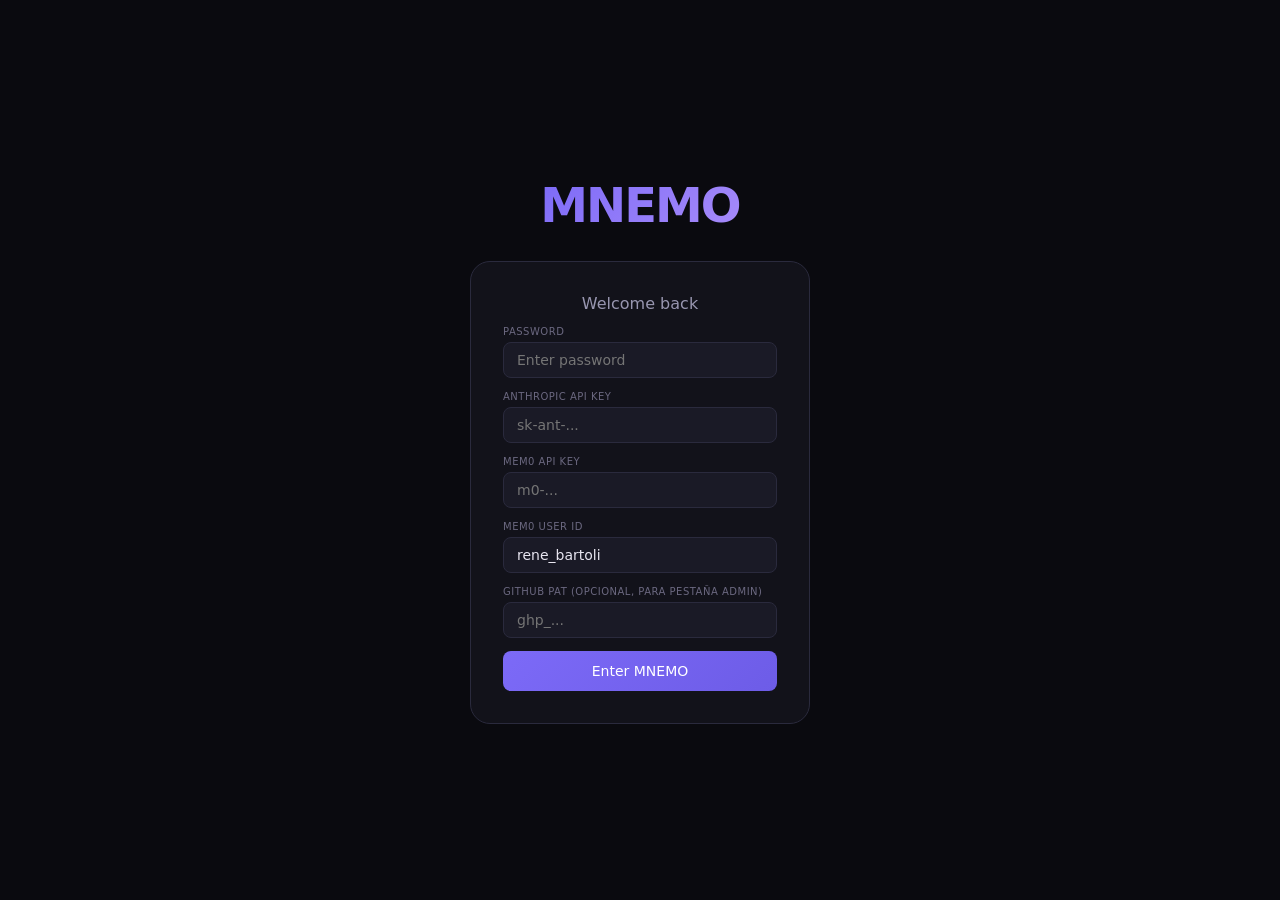
==== mnemo.html @ 78b0ef6f "feat: barra de filtros explícita para consulta profunda (período UI) Reemplaza el parseo de fechas d" ====
<!DOCTYPE html>
<html lang="en">
<head>
<meta charset="UTF-8">
<meta name="viewport" content="width=device-width, initial-scale=1.0, maximum-scale=1.0">
<title>MNEMO</title>
<style>
  :root {
    --bg: #0a0a0f; --surface: #12121a; --surface2: #1a1a26; --border: #2a2a3d;
    --accent: #7c6af7; --accent2: #a78bfa; --text: #e8e6f0; --text2: #9896b0; --text3: #6b6880;
    --success: #4ade80; --warn: #fb923c; --danger: #f87171; --radius: 12px;
  }
  @import url('https://fonts.googleapis.com/css2?family=DM+Sans:wght@300;400;500;600&family=DM+Mono:wght@400;500&display=swap');
  * { box-sizing: border-box; margin: 0; padding: 0; }
  body { font-family: 'DM Sans', system-ui, sans-serif; background: var(--bg); color: var(--text); height: 100dvh; overflow: hidden; display: flex; flex-direction: column; }

  /* LOGIN */
  #login-screen { position: fixed; inset: 0; background: var(--bg); display: flex; align-items: center; justify-content: center; z-index: 999; flex-direction: column; gap: 28px; }
  .login-logo { font-size: 48px; font-weight: 600; letter-spacing: -2px; background: linear-gradient(135deg, var(--accent), var(--accent2)); -webkit-background-clip: text; -webkit-text-fill-color: transparent; }
  .login-card { background: var(--surface); border: 1px solid var(--border); border-radius: 20px; padding: 32px; width: min(340px, 90vw); display: flex; flex-direction: column; gap: 13px; }
  .login-card h2 { font-size: 16px; font-weight: 500; color: var(--text2); text-align: center; }
  .field { display: flex; flex-direction: column; gap: 5px; }
  .field label { font-size: 10px; color: var(--text3); text-transform: uppercase; letter-spacing: 0.5px; }
  .field input { background: var(--surface2); border: 1px solid var(--border); border-radius: 8px; color: var(--text); font-family: inherit; font-size: 14px; padding: 9px 13px; outline: none; transition: border-color 0.2s; }
  .field input:focus { border-color: var(--accent); }
  .btn-primary { background: linear-gradient(135deg, var(--accent), #6d5ce7); border: none; border-radius: 8px; color: white; cursor: pointer; font-family: inherit; font-size: 14px; font-weight: 500; padding: 12px; transition: opacity 0.2s; width: 100%; }
  .btn-primary:hover { opacity: 0.9; }
  #login-error { color: var(--danger); font-size: 12px; text-align: center; display: none; }

  /* APP */
  #app { display: none; flex-direction: column; height: 100dvh; }
  .header { display: flex; align-items: center; justify-content: space-between; padding: 9px 14px; border-bottom: 1px solid var(--border); background: var(--surface); flex-shrink: 0; gap: 8px; flex-wrap: nowrap; min-height: 48px; }
  .header-logo { font-size: 19px; font-weight: 600; letter-spacing: -1px; background: linear-gradient(135deg, var(--accent), var(--accent2)); -webkit-background-clip: text; -webkit-text-fill-color: transparent; flex-shrink: 0; }
  .header-right { display: flex; align-items: center; gap: 8px; flex-wrap: nowrap; flex-shrink: 1; min-width: 0; }
  .model-select { background: var(--surface2); border: 1px solid var(--border); border-radius: 8px; color: var(--text2); font-family: inherit; font-size: 11px; padding: 4px 8px; outline: none; cursor: pointer; transition: border-color 0.2s; max-width: 130px; text-overflow: ellipsis; }
  .model-select:focus { border-color: var(--accent); }
  .header-status { display: flex; align-items: center; gap: 5px; font-size: 11px; color: var(--text3); white-space: nowrap; flex-shrink: 0; }
  .version-badge { font-size: 10px; color: var(--text3); opacity: 0.55; font-family: 'DM Mono', monospace; white-space: nowrap; flex-shrink: 0; user-select: none; letter-spacing: 0.3px; }
  .status-dot { width: 6px; height: 6px; border-radius: 50%; background: var(--text3); flex-shrink: 0; }
  .status-dot.online { background: var(--success); }

  /* TABS */
  .tabs { display: flex; border-bottom: 1px solid var(--border); background: var(--surface); flex-shrink: 0; overflow-x: auto; }
  .tab { flex: 1; padding: 10px 4px; text-align: center; font-size: 10px; font-weight: 500; color: var(--text3); cursor: pointer; border-bottom: 2px solid transparent; transition: all 0.2s; text-transform: uppercase; letter-spacing: 0.4px; white-space: nowrap; min-width: 55px; }
  .tab.active { color: var(--accent2); border-bottom-color: var(--accent); }
  .tab:hover:not(.active) { color: var(--text2); }

  /* VIEWS */
  .view { display: none; flex: 1; overflow: hidden; flex-direction: column; }
  .view.active { display: flex; }

  /* CHAT */
  #chat-messages { flex: 1; overflow-y: auto; padding: 14px; display: flex; flex-direction: column; gap: 10px; scroll-behavior: smooth; }
  .msg { max-width: 86%; padding: 11px 15px; border-radius: var(--radius); font-size: 14px; line-height: 1.6; animation: fadeUp 0.2s ease; }
  @keyframes fadeUp { from { opacity: 0; transform: translateY(6px); } to { opacity: 1; transform: translateY(0); } }
  .msg.user { align-self: flex-end; background: linear-gradient(135deg, var(--accent), #6d5ce7); color: white; border-bottom-right-radius: 4px; }
  .msg.assistant { align-self: flex-start; background: var(--surface2); color: var(--text); border: 1px solid var(--border); border-bottom-left-radius: 4px; }
  .msg.system { align-self: center; background: transparent; color: var(--text3); font-size: 12px; text-align: center; padding: 3px 10px; }
  .msg-indicator { display: flex; gap: 4px; align-items: center; padding: 11px 15px; }
  .dot-pulse span { width: 6px; height: 6px; border-radius: 50%; background: var(--accent); display: inline-block; animation: pulse 1.2s infinite ease-in-out; }
  .dot-pulse span:nth-child(2) { animation-delay: 0.2s; } .dot-pulse span:nth-child(3) { animation-delay: 0.4s; }
  @keyframes pulse { 0%,80%,100% { transform: scale(0.6); opacity: 0.4; } 40% { transform: scale(1); opacity: 1; } }

  .chat-footer { padding: 9px 14px 12px; background: var(--surface); border-top: 1px solid var(--border); flex-shrink: 0; }
  .input-row { display: flex; gap: 7px; align-items: flex-end; }
  #chat-input { flex: 1; background: var(--surface2); border: 1px solid var(--border); border-radius: 12px; color: var(--text); font-family: inherit; font-size: 14px; line-height: 1.5; max-height: 110px; outline: none; padding: 9px 13px; resize: none; transition: border-color 0.2s; overflow-y: auto; }
  #chat-input:focus { border-color: var(--accent); }
  #chat-input::placeholder { color: var(--text3); }
  .icon-btn { background: var(--surface2); border: 1px solid var(--border); border-radius: 10px; color: var(--text2); cursor: pointer; display: flex; align-items: center; justify-content: center; height: 38px; width: 38px; flex-shrink: 0; transition: all 0.2s; font-size: 17px; }
  .icon-btn:hover { border-color: var(--accent); color: var(--accent2); }
  .icon-btn.send { background: var(--accent); border-color: var(--accent); color: white; }
  .icon-btn.recording { background: var(--danger); border-color: var(--danger); color: white; animation: recPulse 1s infinite; }
  @keyframes recPulse { 0%,100% { box-shadow: 0 0 0 0 rgba(248,113,113,0.4); } 50% { box-shadow: 0 0 0 7px rgba(248,113,113,0); } }
  .chat-toolbar { display: flex; align-items: center; justify-content: space-between; margin-bottom: 7px; gap: 6px; flex-wrap: wrap; }
  .toolbar-left { display: flex; gap: 7px; align-items: center; flex-wrap: wrap; }
  .tts-toggle { display: flex; align-items: center; gap: 5px; cursor: pointer; }
  .toggle-switch { width: 30px; height: 17px; background: var(--border); border-radius: 9px; position: relative; transition: background 0.2s; flex-shrink: 0; }
  .toggle-switch.on { background: var(--accent); }
  .toggle-switch::after { content: ''; position: absolute; width: 13px; height: 13px; border-radius: 50%; background: white; top: 2px; left: 2px; transition: left 0.2s; }
  .toggle-switch.on::after { left: 15px; }
  .summary-btn { background: transparent; border: 1px solid var(--border); border-radius: 8px; color: var(--text3); cursor: pointer; font-family: inherit; font-size: 11px; padding: 3px 9px; display: flex; align-items: center; gap: 3px; transition: all 0.2s; white-space: nowrap; }
  .summary-btn:hover { border-color: var(--accent); color: var(--accent2); }

  /* ATTACHMENTS */
  #attach-previews { display: none; gap: 6px; flex-wrap: wrap; margin-bottom: 7px; }
  #attach-previews.visible { display: flex; }
  .attach-chip { position: relative; background: var(--surface2); border: 1px solid var(--border); border-radius: 9px; padding: 5px 8px 5px 5px; display: flex; align-items: center; gap: 7px; font-size: 11px; color: var(--text2); max-width: 180px; }
  .attach-chip img { width: 32px; height: 32px; object-fit: cover; border-radius: 5px; flex-shrink: 0; }
  .attach-chip .file-icon { width: 32px; height: 32px; border-radius: 5px; background: var(--surface); display: flex; align-items: center; justify-content: center; font-size: 16px; flex-shrink: 0; }
  .attach-chip .file-name { overflow: hidden; text-overflow: ellipsis; white-space: nowrap; flex: 1; }
  .attach-chip .remove { background: transparent; border: none; color: var(--text3); cursor: pointer; font-size: 14px; padding: 0 2px; line-height: 1; }
  .attach-chip .remove:hover { color: var(--danger); }
  .msg .msg-attachments { display: flex; flex-wrap: wrap; gap: 5px; margin-bottom: 6px; }
  .msg .msg-attachments img { max-width: 220px; max-height: 220px; border-radius: 8px; cursor: pointer; display: block; }
  .msg .msg-attachments .file-tag { background: rgba(255,255,255,0.1); border-radius: 6px; padding: 4px 8px; font-size: 11px; display: flex; align-items: center; gap: 5px; }
  .msg.assistant .msg-attachments .file-tag { background: var(--surface); border: 1px solid var(--border); }
  .msg-actions { display: flex; gap: 6px; margin-top: 8px; }
  .msg-copy-btn { background: transparent; border: 1px solid var(--border); border-radius: 7px; color: var(--text3); cursor: pointer; font-family: inherit; font-size: 10px; padding: 3px 9px; transition: all 0.2s; display: inline-flex; align-items: center; gap: 4px; }
  .msg-copy-btn:hover { border-color: var(--accent); color: var(--accent2); }
  .retry-btn { background: transparent; border: 1px solid var(--danger); border-radius: 7px; color: var(--danger); cursor: pointer; font-family: inherit; font-size: 11px; padding: 3px 10px; margin-left: 8px; transition: all 0.2s; }
  .retry-btn:hover { background: rgba(248,113,113,0.12); }
  .resuming { color: var(--warn); font-size: 12px; display: inline-flex; align-items: center; gap: 6px; }
  .resuming::before { content: ''; width: 8px; height: 8px; border-radius: 50%; background: var(--warn); animation: pulse 1.2s infinite ease-in-out; }
  #deep-filter-bar { display: none; background: var(--card2); border: 1px solid var(--border); border-radius: 9px; padding: 7px 11px; margin-bottom: 7px; gap: 6px; flex-wrap: wrap; align-items: center; }
  #deep-filter-bar.visible { display: flex; }
  .dq-preset { background: transparent; border: 1px solid var(--border); border-radius: 6px; color: var(--text2); cursor: pointer; font-family: inherit; font-size: 11px; padding: 3px 9px; transition: all 0.15s; white-space: nowrap; }
  .dq-preset.active, .dq-preset:hover { border-color: var(--accent); color: var(--accent2); background: rgba(139,92,246,0.1); }
  .dq-date-input { background: var(--input); border: 1px solid var(--border); border-radius: 6px; color: var(--text); font-family: inherit; font-size: 11px; padding: 3px 7px; }
  .dq-sep { color: var(--text3); font-size: 11px; }

  /* MODAL */
  .modal-overlay { position: fixed; inset: 0; background: rgba(10,10,15,0.85); backdrop-filter: blur(4px); z-index: 100; display: flex; align-items: center; justify-content: center; padding: 14px; opacity: 0; pointer-events: none; transition: opacity 0.2s; }
  .modal-overlay.open { opacity: 1; pointer-events: all; }
  .modal { background: var(--surface); border: 1px solid var(--border); border-radius: 18px; padding: 22px; width: 100%; max-width: 460px; max-height: 85dvh; display: flex; flex-direction: column; gap: 13px; transform: translateY(14px); transition: transform 0.2s; overflow-y: auto; }
  .modal-overlay.open .modal { transform: translateY(0); }
  .modal-header { display: flex; align-items: center; justify-content: space-between; }
  .modal-header h3 { font-size: 15px; font-weight: 500; }
  .close-btn { background: none; border: none; color: var(--text3); cursor: pointer; font-size: 18px; padding: 3px; }
  .period-options { display: grid; grid-template-columns: 1fr 1fr; gap: 7px; }
  .period-opt { background: var(--surface2); border: 1px solid var(--border); border-radius: 9px; color: var(--text2); cursor: pointer; font-family: inherit; font-size: 13px; padding: 9px 12px; text-align: center; transition: all 0.2s; }
  .period-opt:hover, .period-opt.selected { border-color: var(--accent); color: var(--accent2); background: rgba(124,106,247,0.1); }
  .date-range-row { display: grid; grid-template-columns: 1fr 1fr; gap: 7px; }
  .date-range-row input[type="date"] { background: var(--surface2); border: 1px solid var(--border); border-radius: 7px; color: var(--text); font-family: inherit; font-size: 12px; padding: 7px 10px; outline: none; width: 100%; }
  .date-range-row input[type="date"]:focus { border-color: var(--accent); }
  .last-dl-info { font-size: 11px; color: var(--text3); display: flex; align-items: center; gap: 5px; }
  .summary-output { overflow-y: auto; background: var(--surface2); border: 1px solid var(--border); border-radius: 9px; padding: 13px; font-size: 13px; line-height: 1.7; color: var(--text); min-height: 100px; max-height: 220px; white-space: pre-wrap; display: none; }
  .summary-output.visible { display: block; }
  .modal-actions { display: flex; gap: 7px; }
  .btn-secondary { background: var(--surface2); border: 1px solid var(--border); border-radius: 8px; color: var(--text2); cursor: pointer; font-family: inherit; font-size: 13px; padding: 9px 14px; transition: all 0.2s; flex: 1; }
  .btn-secondary:hover { border-color: var(--accent); color: var(--accent2); }

  /* SECTION HEADER */
  .section-header { padding: 13px 14px; border-bottom: 1px solid var(--border); display: flex; align-items: center; justify-content: space-between; flex-shrink: 0; }
  .section-header h2 { font-size: 14px; font-weight: 500; }
  .badge { background: var(--surface2); border: 1px solid var(--border); border-radius: 20px; color: var(--text3); font-size: 11px; padding: 2px 9px; }

  /* MEMORIES */
  #memories-list { flex: 1; overflow-y: auto; padding: 10px 14px; display: flex; flex-direction: column; gap: 7px; }
  .memory-card { background: var(--surface2); border: 1px solid var(--border); border-radius: 9px; padding: 11px 13px; cursor: pointer; transition: border-color 0.15s; animation: fadeUp 0.2s ease; }
  .memory-card:hover { border-color: var(--accent); }
  .memory-card p { font-size: 13px; line-height: 1.5; color: var(--text); }
  .memory-meta { font-size: 10px; color: var(--text3); margin-top: 5px; display: flex; gap: 7px; }
  .memory-type { background: rgba(124,106,247,0.15); color: var(--accent2); border-radius: 4px; padding: 1px 5px; font-size: 9px; text-transform: uppercase; letter-spacing: 0.5px; }
  .empty-state { text-align: center; color: var(--text3); padding: 40px 20px; font-size: 13px; }
  .empty-state .icon { font-size: 32px; margin-bottom: 10px; }

  /* GRAPH */
  #graph-view { position: relative; overflow: hidden; }
  #graph-canvas { width: 100%; height: 100%; display: block; touch-action: none; }
  .graph-toolbar { position: absolute; top: 10px; right: 10px; display: flex; flex-direction: column; gap: 5px; }
  .graph-btn { background: var(--surface); border: 1px solid var(--border); border-radius: 7px; color: var(--text2); cursor: pointer; font-size: 15px; padding: 7px; transition: all 0.2s; }
  .graph-btn:hover { border-color: var(--accent); color: var(--accent2); }
  #graph-tooltip { position: absolute; background: var(--surface); border: 1px solid var(--border); border-radius: 7px; color: var(--text); font-size: 12px; line-height: 1.4; max-width: 180px; padding: 7px 10px; pointer-events: none; display: none; z-index: 10; }

  /* USAGE */
  #usage-view { overflow-y: auto; }
  .usage-content { padding: 14px; display: flex; flex-direction: column; gap: 14px; }
  .usage-period-bar { display: flex; gap: 5px; flex-wrap: wrap; }
  .period-chip { background: var(--surface2); border: 1px solid var(--border); border-radius: 20px; color: var(--text3); cursor: pointer; font-size: 12px; padding: 4px 11px; transition: all 0.2s; }
  .period-chip.active { background: rgba(124,106,247,0.15); border-color: var(--accent); color: var(--accent2); }
  .usage-cards { display: grid; grid-template-columns: 1fr 1fr; gap: 9px; }
  .usage-card { background: var(--surface); border: 1px solid var(--border); border-radius: 11px; padding: 13px; }
  .usage-card .u-label { font-size: 10px; color: var(--text3); text-transform: uppercase; letter-spacing: 0.5px; margin-bottom: 6px; }
  .usage-card .u-value { font-size: 20px; font-weight: 600; color: var(--text); font-family: 'DM Mono', monospace; }
  .usage-card .u-sub { font-size: 10px; color: var(--text3); margin-top: 3px; }
  .usage-card.accent { border-color: rgba(124,106,247,0.35); background: rgba(124,106,247,0.05); grid-column: span 2; }
  .usage-card.accent .u-value { color: var(--accent2); }
  .usage-table { background: var(--surface); border: 1px solid var(--border); border-radius: 11px; overflow: hidden; }
  .usage-table-row { display: grid; grid-template-columns: 1fr 72px 72px 64px; gap: 6px; padding: 9px 13px; font-size: 12px; align-items: center; border-bottom: 1px solid var(--border); }
  .usage-table-row:last-child { border-bottom: none; }
  .usage-table-row.header { font-size: 10px; color: var(--text3); text-transform: uppercase; letter-spacing: 0.4px; }
  .usage-table-row .model-tag { background: var(--surface2); border: 1px solid var(--border); border-radius: 4px; padding: 2px 6px; color: var(--text2); font-size: 11px; white-space: nowrap; overflow: hidden; text-overflow: ellipsis; }
  .u-in { color: var(--success); font-family: 'DM Mono', monospace; text-align: right; }
  .u-out { color: var(--warn); font-family: 'DM Mono', monospace; text-align: right; }
  .u-cost { color: var(--text); font-family: 'DM Mono', monospace; text-align: right; }
  .usage-empty { padding: 28px; text-align: center; color: var(--text3); font-size: 13px; }
  .usage-note { font-size: 11px; color: var(--text3); line-height: 1.5; padding: 11px 13px; background: var(--surface); border: 1px solid var(--border); border-radius: 9px; }

  /* DASHBOARD */
  .dash-scroll { flex: 1; overflow-y: auto; display: flex; flex-direction: column; gap: 14px; padding: 12px 14px; }
  .dash-grid { display: grid; grid-template-columns: 1fr 1fr; gap: 10px; }
  .dash-card { background: var(--surface); border: 1px solid var(--border); border-radius: 11px; padding: 13px; }
  .dash-card .d-label { font-size: 10px; color: var(--text3); text-transform: uppercase; letter-spacing: 0.5px; margin-bottom: 6px; }
  .dash-card .d-value { font-size: 26px; font-weight: 600; font-family: 'DM Mono', monospace; }
  .dash-card .d-sub { font-size: 10px; color: var(--text3); margin-top: 3px; }
  .dash-card.wide { grid-column: span 2; }
  .dash-card.accent-green { border-color: rgba(74,222,128,0.3); background: rgba(74,222,128,0.04); }
  .dash-card.accent-green .d-value { color: var(--success); }
  .dash-card.accent-purple { border-color: rgba(124,106,247,0.3); background: rgba(124,106,247,0.04); }
  .dash-card.accent-purple .d-value { color: var(--accent2); }
  .dash-card.accent-blue { border-color: rgba(96,165,250,0.3); background: rgba(96,165,250,0.04); }
  .dash-card.accent-blue .d-value { color: #60a5fa; }
  .dash-section-title { font-size: 11px; color: var(--text3); text-transform: uppercase; letter-spacing: 0.5px; margin-top: 4px; }
  .project-row { display: flex; align-items: center; justify-content: space-between; padding: 9px 0; border-bottom: 1px solid var(--border); gap: 10px; transition: color 0.15s; }
  .project-row:last-child { border-bottom: none; }
  .project-row:hover .project-name { color: var(--accent2); }
  .project-name { font-size: 13px; color: var(--text); flex: 1; cursor: pointer; }
  .project-count { font-size: 11px; color: var(--text3); background: var(--surface2); border: 1px solid var(--border); border-radius: 20px; padding: 2px 9px; white-space: nowrap; }
  .project-row-actions { display: flex; gap: 2px; }
  .proj-btn { background: none; border: none; cursor: pointer; font-size: 12px; padding: 2px 5px; opacity: 0.3; line-height: 1; color: var(--text); border-radius: 4px; transition: opacity 0.15s, background 0.15s; }
  .proj-btn:hover, .proj-btn:active { opacity: 1; background: var(--surface2); }
  .proj-btn.pinned { opacity: 0.9; color: var(--accent2); }
  .proj-btn.hide-btn { font-size: 11px; font-weight: 600; }
  .person-chip { background: rgba(167,139,250,0.12); border: 1px solid rgba(167,139,250,0.25); border-radius: 20px; color: var(--accent2); font-size: 12px; padding: 4px 10px; cursor: pointer; transition: all 0.15s; white-space: nowrap; }
  .person-chip:hover { background: rgba(167,139,250,0.25); }
  .chips-wrap { display: flex; flex-wrap: wrap; gap: 6px; }
  .action-item { display: flex; align-items: flex-start; gap: 8px; padding: 8px 0; border-bottom: 1px solid var(--border); font-size: 13px; color: var(--text2); }
  .action-item:last-child { border-bottom: none; }
  .action-dot { width: 6px; height: 6px; border-radius: 50%; background: var(--warn); margin-top: 5px; flex-shrink: 0; }

  /* VOICE VISUALIZER */
  #voice-overlay {
    position: fixed; inset: 0; background: rgba(10,10,15,0.92); backdrop-filter: blur(8px);
    z-index: 200; display: none; flex-direction: column; align-items: center; justify-content: center; gap: 28px;
  }
  #voice-overlay.active { display: flex; }
  .voice-label { font-size: 13px; color: var(--text3); letter-spacing: 1px; text-transform: uppercase; }
  .voice-transcript { font-size: 16px; color: var(--text); max-width: 320px; text-align: center; min-height: 24px; line-height: 1.5; }
  #voice-canvas { width: 280px; height: 80px; }
  .voice-stop-btn { background: var(--danger); border: none; border-radius: 50%; width: 56px; height: 56px; color: white; font-size: 20px; cursor: pointer; display: flex; align-items: center; justify-content: center; box-shadow: 0 0 0 0 rgba(248,113,113,0.4); animation: voicePulse 1.5s infinite; }
  .voice-lang-btn { background: var(--surface2); border: 1px solid var(--border); border-radius: 20px; color: var(--text3); font-family: inherit; font-size: 13px; padding: 6px 14px; cursor: pointer; transition: all 0.2s; }
  .voice-lang-btn.active { background: rgba(124,106,247,0.2); border-color: var(--accent); color: var(--accent2); }
  @keyframes voicePulse { 0%,100% { box-shadow: 0 0 0 0 rgba(248,113,113,0.4); } 50% { box-shadow: 0 0 0 14px rgba(248,113,113,0); } }

  .balance-card { background: var(--surface); border: 1px solid rgba(74,222,128,0.25); border-radius: 12px; padding: 14px; display: flex; flex-direction: column; gap: 12px; }
  .balance-header { display: flex; align-items: center; justify-content: space-between; gap: 12px; }
  .balance-value { font-size: 28px; font-weight: 600; font-family: 'DM Mono', monospace; color: var(--success); margin: 4px 0 2px; }
  .balance-ring-wrap { position: relative; flex-shrink: 0; display: flex; align-items: center; justify-content: center; }
  .balance-pct { position: absolute; font-size: 11px; font-family: 'DM Mono', monospace; color: var(--text2); font-weight: 500; }
  .balance-stats-row { display: flex; gap: 10px; flex-wrap: wrap; }
  .balance-stat { background: var(--surface2); border: 1px solid var(--border); border-radius: 8px; padding: 8px 10px; flex: 1; min-width: 80px; }
  .balance-stat-val { font-size: 13px; font-family: 'DM Mono', monospace; color: var(--text); margin-top: 3px; font-weight: 500; }


  /* MOBILE — prevent header overlap */
  @media (max-width: 640px) {
    .header { padding: 8px 10px; gap: 6px; }
    .header-logo { font-size: 16px; }
    .model-select { font-size: 10px; padding: 4px 6px; max-width: 110px; }
    .header-status span { display: none; }
    .header-status { gap: 0; }
  }
  @media (max-width: 380px) {
    .header-logo { font-size: 14px; }
    .model-select { max-width: 92px; font-size: 10px; }
    .tab { font-size: 9px; padding: 9px 2px; }
    .version-badge { display: none; }
  }

  ::-webkit-scrollbar { width: 4px; } ::-webkit-scrollbar-track { background: transparent; } ::-webkit-scrollbar-thumb { background: var(--border); border-radius: 2px; }

  /* ADMIN */
  #admin-view { overflow-y: auto; }
  .admin-content { padding: 14px; display: flex; flex-direction: column; gap: 14px; }
  .admin-section { background: var(--surface); border: 1px solid var(--border); border-radius: 12px; padding: 14px; display: flex; flex-direction: column; gap: 10px; }
  .admin-section-title { font-size: 10px; color: var(--text3); text-transform: uppercase; letter-spacing: 0.5px; font-weight: 500; }
  .admin-stat-big { font-size: 38px; font-weight: 600; font-family: 'DM Mono', monospace; color: var(--accent2); line-height: 1; }
  .pipeline-row { display: flex; align-items: center; gap: 9px; padding: 7px 0; border-bottom: 1px solid var(--border); font-size: 12px; }
  .pipeline-row:last-child { border-bottom: none; }
  .pipeline-dot { width: 8px; height: 8px; border-radius: 50%; flex-shrink: 0; }
  .pipeline-dot.green { background: var(--success); box-shadow: 0 0 5px var(--success); }
  .pipeline-dot.yellow { background: var(--warn); }
  .pipeline-dot.red { background: var(--danger); }
  .pipeline-dot.gray { background: var(--text3); }
  .pipeline-name { flex: 1; color: var(--text2); }
  .pipeline-meta { font-size: 10px; color: var(--text3); font-family: 'DM Mono', monospace; }
  .progress-bar-track { background: var(--surface2); border-radius: 4px; height: 7px; overflow: hidden; }
  .progress-bar-fill { height: 100%; border-radius: 4px; background: linear-gradient(90deg, var(--accent), var(--accent2)); transition: width 0.5s; }
  .bar-row { display: flex; align-items: center; gap: 7px; }
  .bar-label { color: var(--text2); width: 120px; overflow: hidden; text-overflow: ellipsis; white-space: nowrap; flex-shrink: 0; font-size: 11px; }
  .bar-track { flex: 1; background: var(--surface2); border-radius: 3px; height: 5px; overflow: hidden; }
  .bar-fill { height: 100%; border-radius: 3px; background: var(--accent); }
  .bar-count { color: var(--text3); font-family: 'DM Mono', monospace; font-size: 10px; width: 36px; text-align: right; flex-shrink: 0; }
  .admin-btn { background: var(--surface2); border: 1px solid var(--border); border-radius: 8px; color: var(--text2); cursor: pointer; font-family: inherit; font-size: 12px; padding: 7px 13px; transition: all 0.2s; display: inline-flex; align-items: center; gap: 6px; }
  .admin-btn:hover { border-color: var(--accent); color: var(--accent2); }
  .admin-btn:disabled { opacity: 0.5; cursor: default; }
  .admin-btn.accent { background: rgba(124,106,247,0.1); border-color: rgba(124,106,247,0.35); color: var(--accent2); }
  .admin-btn.accent:hover { background: rgba(124,106,247,0.2); }
  .wf-status { font-size: 10px; color: var(--text3); display: flex; align-items: center; gap: 5px; min-height: 16px; margin-top: 4px; }
  .err-row { padding: 7px 0; border-bottom: 1px solid var(--border); }
  .err-row:last-child { border-bottom: none; }
  .err-header { display: flex; gap: 8px; align-items: center; margin-bottom: 2px; }
  .err-pipe { color: var(--warn); font-size: 10px; text-transform: uppercase; letter-spacing: 0.4px; }
  .err-time { color: var(--text3); font-size: 10px; font-family: 'DM Mono', monospace; }
  .err-msg { font-size: 12px; color: var(--text2); line-height: 1.4; }
  /* FULL TRANSCRIPT CARD */
  .ft-card { background: var(--surface2); border: 1px solid rgba(124,106,247,0.28); border-radius: 10px; padding: 12px 14px; animation: fadeUp 0.2s ease; }
  .ft-card-title { font-size: 13px; font-weight: 500; color: var(--text); margin-bottom: 5px; }
  .ft-card-meta { display: flex; gap: 6px; flex-wrap: wrap; align-items: center; margin-bottom: 6px; }
  .ft-badge { background: rgba(124,106,247,0.15); color: var(--accent2); border-radius: 4px; padding: 1px 7px; font-size: 9px; text-transform: uppercase; letter-spacing: 0.4px; }
  .ft-date { font-size: 11px; color: var(--text3); font-family: 'DM Mono', monospace; }
  .ft-card-summary { font-size: 12px; color: var(--text2); line-height: 1.5; margin-bottom: 8px; }
  .ft-open-btn { background: transparent; border: 1px solid var(--border); border-radius: 6px; color: var(--accent2); cursor: pointer; font-family: inherit; font-size: 11px; padding: 4px 10px; text-decoration: none; display: inline-flex; align-items: center; gap: 4px; transition: border-color 0.2s; }
  .ft-open-btn:hover { border-color: var(--accent); }
</style>
</head>
<body>

<!-- LOGIN -->
<div id="login-screen">
  <div class="login-logo">MNEMO</div>
  <div class="login-card">
    <h2>Welcome back</h2>
    <div class="field"><label>Password</label><input type="password" id="login-pass" placeholder="Enter password"></div>
    <div class="field"><label>Anthropic API Key</label><input type="password" id="login-anthropic" placeholder="sk-ant-..."></div>
    <div class="field"><label>Mem0 API Key</label><input type="password" id="login-mem0" placeholder="m0-..."></div>
    <div class="field"><label>Mem0 User ID</label><input type="text" id="login-userid" value="rene_bartoli"></div>
    <div class="field"><label>GitHub PAT <span style="color:var(--text3);font-weight:400">(opcional, para pestaña Admin)</span></label><input type="password" id="login-github-pat" placeholder="ghp_..."></div>
    <div id="login-error">Incorrect password</div>
    <button class="btn-primary" onclick="doLogin()">Enter MNEMO</button>
  </div>
</div>

<!-- APP -->
<div id="app">
  <div class="header">
    <div class="header-logo">MNEMO</div>
    <div class="header-right">
      <select class="model-select" id="model-select" onchange="onModelChange()">
        <option value="claude-haiku-4-5-20251001" selected>Haiku 4.5 (fast)</option>
        <option value="claude-sonnet-4-6">Sonnet 4.6</option>
        <option value="claude-opus-4-6">Opus 4.6</option>
      </select>
      <span class="version-badge" id="version-badge">V68.1</span>
      <div class="header-status">
        <div class="status-dot" id="status-dot"></div>
        <span id="status-text">connecting...</span>
      </div>
    </div>
  </div>

  <div class="tabs">
    <div class="tab active" onclick="switchView('chat',this)">💬 Chat</div>
    <div class="tab" onclick="switchView('dashboard',this)">📊 Dash</div>
    <div class="tab" onclick="switchView('memories',this)">🧠 Memory</div>
    <div class="tab" onclick="switchView('graph',this)">🕸 Graph</div>
    <div class="tab" onclick="switchView('usage',this)">💰 Usage</div>
    <div class="tab" onclick="switchView('admin',this)">⚙ Admin</div>
  </div>

  <!-- CHAT -->
  <div id="chat-view" class="view active">
    <div id="chat-messages">
      <div class="msg system">MNEMO ready — memory + web, combined.</div>
    </div>
    <div class="chat-footer">
      <div class="chat-toolbar">
        <div class="toolbar-left">
          <div class="tts-toggle" onclick="toggleTTS()" title="Voice responses">
            <div class="toggle-switch" id="tts-switch"></div>
            <span style="font-size:13px">🔊</span>
          </div>
          <div class="tts-toggle" onclick="toggleWebSearch()" title="Web search (costs extra tokens)">
            <div class="toggle-switch" id="ws-switch"></div>
            <span style="font-size:13px">🔍</span>
          </div>
          <div class="tts-toggle" onclick="toggleThinking()" title="Thinking mode — more powerful but expensive">
            <div class="toggle-switch" id="think-switch"></div>
            <span style="font-size:13px">🧠</span>
          </div>
          <div class="tts-toggle" onclick="toggleDetail()" title="Detail mode — full responses, higher token usage">
            <div class="toggle-switch" id="detail-switch"></div>
            <span style="font-size:13px">📝</span>
          </div>
          <div class="tts-toggle" onclick="toggleDeepQuery()" title="Consulta profunda — recupera TODAS las memorias de un periodo o tema (no solo las más relevantes)">
            <div class="toggle-switch" id="deep-switch"></div>
            <span style="font-size:13px">🗂</span>
          </div>
          <button class="summary-btn" onclick="openSummary()">📋 Export</button>
        </div>
        <span style="font-size:10px;color:var(--text3)" id="web-indicator"></span>
      </div>
      <div id="deep-filter-bar">
        <span class="dq-sep">🗂 Período:</span>
        <button class="dq-preset active" id="dq-all" onclick="dqSetPreset('all')">Todo el historial</button>
        <button class="dq-preset" id="dq-week" onclick="dqSetPreset('week')">Última semana</button>
        <button class="dq-preset" id="dq-month" onclick="dqSetPreset('month')">Este mes</button>
        <button class="dq-preset" id="dq-year" onclick="dqSetPreset('year')">Este año</button>
        <span class="dq-sep">o rango:</span>
        <input type="date" class="dq-date-input" id="dq-from" onchange="dqSetCustom()">
        <span class="dq-sep">→</span>
        <input type="date" class="dq-date-input" id="dq-to" onchange="dqSetCustom()">
      </div>
      <div id="attach-previews"></div>
      <input type="file" id="file-input" multiple hidden
        accept="image/jpeg,image/png,image/gif,image/webp,application/pdf,text/*,.md,.csv,.json,.js,.ts,.py,.html,.css,.xml,.yml,.yaml,.log"
        onchange="handleFiles(this.files); this.value=''">
      <div class="input-row">
        <button class="icon-btn" id="mic-btn" onclick="toggleVoice()" title="Voice input">🎙</button>
        <button class="icon-btn" onclick="document.getElementById('file-input').click()" title="Attach image or file">📎</button>
        <textarea id="chat-input" placeholder="Ask anything..." rows="1"
          onkeydown="if(event.key==='Enter'&&!event.shiftKey){event.preventDefault();sendMessage()}"
          onpaste="handlePaste(event)"
          oninput="this.style.height='auto';this.style.height=Math.min(this.scrollHeight,110)+'px'"></textarea>
        <button class="icon-btn send" onclick="sendMessage()">➤</button>
      </div>
    </div>
  </div>

  <!-- DASHBOARD -->
  <div id="dashboard-view" class="view">
    <div class="dash-scroll">
      <div class="section-header">
        <h2>Dash</h2>
        <button class="icon-btn" style="height:30px;width:30px;font-size:13px" onclick="loadDashboard()">↻</button>
      </div>
      <div id="dash-content">
        <div class="empty-state"><div class="icon">📊</div>Loading dashboard...</div>
      </div>
    </div>
  </div>

  <!-- MEMORIES -->
  <div id="memories-view" class="view">
    <div class="section-header">
      <h2>Memory</h2>
      <div style="display:flex;gap:7px;align-items:center">
        <div class="badge" id="mem-count">—</div>
        <button class="icon-btn" style="height:30px;width:30px;font-size:13px" onclick="loadMemories()">↻</button>
      </div>
    </div>
    <div id="memories-list"><div class="empty-state"><div class="icon">🧠</div>Loading...</div></div>
  </div>

  <!-- GRAPH -->
  <div id="graph-view" class="view">
    <canvas id="graph-canvas"></canvas>
    <div class="graph-toolbar">
      <button class="graph-btn" onclick="resetGraph()" title="Reset">⟳</button>
      <button class="graph-btn" onclick="loadGraph()" title="Reload">↻</button>
    </div>
    <div id="graph-tooltip"></div>
  </div>

  <!-- USAGE -->
  <div id="usage-view" class="view">
    <div class="usage-content">
      <div class="section-header" style="padding:0;border:none">
        <h2>API Usage</h2>
        <button class="icon-btn" style="height:30px;width:30px;font-size:13px" onclick="renderUsage()">↻</button>
      </div>
      <div class="usage-period-bar">
        <div class="period-chip active" onclick="setUsagePeriod('session',this)">This session</div>
        <div class="period-chip" onclick="setUsagePeriod('today',this)">Today</div>
        <div class="period-chip" onclick="setUsagePeriod('7d',this)">7 days</div>
        <div class="period-chip" onclick="setUsagePeriod('all',this)">All time</div>
      </div>
      <div class="usage-cards">
        <div class="usage-card"><div class="u-label">Input tokens</div><div class="u-value" id="u-in">—</div><div class="u-sub">tokens sent</div></div>
        <div class="usage-card"><div class="u-label">Output tokens</div><div class="u-value" id="u-out">—</div><div class="u-sub">tokens received</div></div>
        <div class="usage-card accent"><div class="u-label">Estimated cost</div><div class="u-value" id="u-cost">$0.0000</div><div class="u-sub" id="u-cost-sub">Based on current session</div></div>
      </div>
      <div class="usage-table" id="usage-table">
        <div class="usage-table-row header"><span>Model</span><span style="text-align:right">In</span><span style="text-align:right">Out</span><span style="text-align:right">Cost</span></div>
        <div class="usage-empty" id="usage-empty">No usage yet.<br>Start chatting to see data here.</div>
      </div>
      <div class="usage-note">
        💡 Costs estimated from official Anthropic pricing:<br>
        <strong>Sonnet 4.6:</strong> $3/$15 · <strong>Sonnet + Thinking:</strong> $6/$15 · <strong>Opus 4.6:</strong> $5/$25 per MTok input/output.<br>
        For exact billing → <strong>console.anthropic.com → Settings → Billing</strong>
      </div>
      <div class="balance-card" id="balance-card">
        <div class="balance-header">
          <div style="flex:1">
            <div class="u-label">API Credit Balance</div>
            <div class="balance-value" id="balance-display">—</div>
            <div class="u-sub" id="balance-sub">Set your starting balance below</div>
          </div>
          <div class="balance-ring-wrap">
            <svg width="64" height="64" viewBox="0 0 64 64">
              <circle cx="32" cy="32" r="26" fill="none" stroke="#2a2a3d" stroke-width="6"/>
              <circle id="balance-ring" cx="32" cy="32" r="26" fill="none" stroke="#4ade80" stroke-width="6"
                stroke-dasharray="163" stroke-dashoffset="163" stroke-linecap="round"
                transform="rotate(-90 32 32)" style="transition:stroke-dashoffset 0.6s ease,stroke 0.4s"/>
            </svg>
            <span class="balance-pct" id="balance-pct"></span>
          </div>
        </div>
        <div id="balance-spent-row" style="display:none;gap:12px" class="balance-stats-row">
          <div class="balance-stat"><div class="u-label">Spent (MNEMO est.)</div><div class="balance-stat-val" id="bal-est-spent">—</div></div>
          <div class="balance-stat"><div class="u-label">Since</div><div class="balance-stat-val" id="bal-since">—</div></div>
        </div>
        <div class="balance-input-row">
          <span style="color:var(--text3);font-size:13px;flex-shrink:0">Starting $</span>
          <input type="number" id="balance-input" placeholder="e.g. 18.50" step="0.01" min="0"
            style="background:var(--surface2);border:1px solid var(--border);border-radius:7px;color:var(--text);font-family:inherit;font-size:13px;padding:7px 10px;outline:none;flex:1;min-width:0">
          <button class="btn-secondary" style="flex:none;padding:7px 12px;white-space:nowrap" onclick="saveBalance()">💾 Save</button>
          <button class="btn-secondary" style="flex:none;padding:7px 12px;white-space:nowrap;border-color:var(--danger);color:var(--danger)" onclick="resetBalance()">↺ Reset</button>
        </div>
        <div style="display:flex;align-items:center;justify-content:space-between;gap:8px;flex-wrap:wrap">
          <div style="font-size:11px;color:var(--text3)">Estimated from tokens used in MNEMO</div>
          <a href="https://console.anthropic.com/settings/billing" target="_blank"
            style="display:inline-flex;align-items:center;gap:5px;background:rgba(124,106,247,0.12);border:1px solid rgba(124,106,247,0.3);border-radius:7px;color:var(--accent2);font-size:11px;font-family:inherit;padding:5px 11px;text-decoration:none;white-space:nowrap;transition:all 0.2s"
            onmouseover="this.style.background='rgba(124,106,247,0.22)'" onmouseout="this.style.background='rgba(124,106,247,0.12)'">
            🔗 Open Billing Console
          </a>
        </div>
      </div>
    </div>
  </div>

  <!-- ADMIN -->
  <div id="admin-view" class="view">
    <div class="admin-content">
      <div class="section-header" style="padding:0;border:none;margin-bottom:2px">
        <h2>⚙ Admin</h2>
        <button class="icon-btn" style="height:30px;width:30px;font-size:13px" onclick="loadAdmin()">↻</button>
      </div>

      <!-- S1: Resumen general -->
      <div class="admin-section">
        <div class="admin-section-title">Resumen general</div>
        <div id="adm-loading" style="color:var(--text3);font-size:13px">Cargando stats.json…</div>
        <div id="adm-pat-config" style="display:none;margin-top:8px">
          <button class="admin-btn" onclick="configPAT()">⚙️ Configurar GitHub PAT</button>
        </div>
        <div id="adm-inner" style="display:none;flex-direction:column;gap:8px">
          <div style="display:flex;align-items:flex-end;gap:8px">
            <div class="admin-stat-big" id="adm-total">—</div>
            <div style="font-size:13px;color:var(--text3);padding-bottom:5px">memorias</div>
          </div>
          <div style="font-size:11px;color:var(--text3)" id="adm-age">stats.json: —</div>
          <div id="adm-scan-info" style="font-size:11px;margin-top:2px"></div>
          <div style="margin-top:4px">
            <button class="admin-btn" id="stats-refresh-btn" onclick="triggerStatsRefresh()" title="Fuerza un run del pipeline que incluye scan completo de Mem0. Solo intentar después del reset mensual (día 1 de cada mes).">🔄 Forzar refresh de stats</button>
            <div class="wf-status" id="stats-refresh-status"></div>
          </div>
          <div id="adm-pipelines" style="display:flex;flex-direction:column;gap:0;margin-top:2px"></div>
        </div>
      </div>

      <!-- S2: Drive -->
      <div class="admin-section">
        <div class="admin-section-title">Google Drive</div>
        <div id="adm-drive" style="display:flex;flex-direction:column;gap:8px">
          <div style="color:var(--text3);font-size:13px">—</div>
        </div>
        <div style="display:flex;align-items:center;justify-content:space-between;gap:8px;flex-wrap:wrap">
          <button class="admin-btn" onclick="triggerRename(false)" title="Simula el renombrado sin tocar Drive. Usa esto para ver qué archivos se renombrarían antes de aplicar.">🔍 Dry-run rename</button>
          <button class="admin-btn accent" onclick="triggerRename(true)" title="⚠️ Renombra los archivos en Drive de forma definitiva. Asegúrate de haber revisado el dry-run primero.">✏ Renombrar pendientes</button>
        </div>
        <div class="wf-status" id="rename-status"></div>
      </div>

      <!-- S3: Mem0 distribución -->
      <div class="admin-section">
        <div class="admin-section-title">Mem0 — por source</div>
        <div id="adm-by-source" style="display:flex;flex-direction:column;gap:5px">
          <div style="color:var(--text3);font-size:12px">—</div>
        </div>
        <div class="admin-section-title" style="margin-top:4px">Por type</div>
        <div id="adm-by-type" style="display:flex;flex-direction:column;gap:5px">
          <div style="color:var(--text3);font-size:12px">—</div>
        </div>
      </div>

      <!-- S4: Imports manuales -->
      <div class="admin-section">
        <div class="admin-section-title">Imports manuales</div>
        <div style="display:flex;flex-direction:column;gap:12px">
          <div>
            <div style="display:flex;align-items:center;justify-content:space-between;gap:8px">
              <div>
                <div style="font-size:13px;color:var(--text2)">Claude.ai history</div>
                <div style="font-size:10px;color:var(--text3);margin-top:2px" id="adm-claude-last">—</div>
              </div>
              <button class="admin-btn accent" onclick="triggerImport('import_claude_history.yml','claude-import-status')">▶ Importar</button>
            </div>
            <div class="wf-status" id="claude-import-status"></div>
          </div>
          <div>
            <div style="display:flex;align-items:center;justify-content:space-between;gap:8px">
              <div>
                <div style="font-size:13px;color:var(--text2)">ChatGPT history</div>
                <div style="font-size:10px;color:var(--text3);margin-top:2px" id="adm-chatgpt-last">—</div>
              </div>
              <button class="admin-btn accent" onclick="triggerImport('import_chatgpt_history.yml','chatgpt-import-status')">▶ Importar</button>
            </div>
            <div class="wf-status" id="chatgpt-import-status"></div>
          </div>
        </div>
      </div>

      <!-- S5: Errores recientes -->
      <div class="admin-section">
        <div class="admin-section-title">Errores recientes</div>
        <div id="adm-errors"><div style="color:var(--text3);font-size:12px">—</div></div>
      </div>

      <div style="font-size:10px;color:var(--text3);text-align:center;padding:4px 0">
        Requiere GitHub PAT con permiso <code style="background:var(--surface2);padding:1px 5px;border-radius:3px">actions:write</code> configurado en el login.
      </div>
    </div>
  </div>

</div>

<!-- SUMMARY MODAL -->
<div class="modal-overlay" id="summary-modal">
  <div class="modal">
    <div class="modal-header">
      <h3>📋 Export Summary</h3>
      <button class="close-btn" onclick="closeSummary()">✕</button>
    </div>
    <div class="last-dl-info"><span>⏱</span><span id="last-dl-text">No previous export</span></div>
    <div class="period-options">
      <div class="period-opt selected" onclick="selectPeriod('today',this)">Today</div>
      <div class="period-opt" onclick="selectPeriod('7d',this)">Last 7 days</div>
      <div class="period-opt" onclick="selectPeriod('30d',this)">Last 30 days</div>
      <div class="period-opt" onclick="selectPeriod('since',this)">Since last export</div>
    </div>
    <div class="date-range-row" id="custom-range" style="display:none">
      <input type="date" id="date-from"><input type="date" id="date-to">
    </div>
    <div class="summary-output" id="summary-output"></div>
    <div class="modal-actions">
      <button class="btn-secondary" onclick="generateSummary()">✨ Generate</button>
      <button class="btn-secondary" id="copy-btn" style="display:none" onclick="copySummary()">📋 Copy</button>
    </div>
  </div>
</div>

<!-- VOICE OVERLAY -->
<div id="voice-overlay">
  <div class="voice-label">Listening...</div>
  <canvas id="voice-canvas"></canvas>
  <div class="voice-transcript" id="voice-transcript">Say something...</div>
  <div style="display:flex;gap:10px;align-items:center">
    <button class="voice-lang-btn active" id="lang-es" onclick="setVoiceLang('es-MX',this)">🇲🇽 ES</button>
    <button class="voice-lang-btn" id="lang-en" onclick="setVoiceLang('en-US',this)">🇺🇸 EN</button>
  </div>
  <button class="voice-stop-btn" onclick="stopRecording()">■</button>
</div>

<script>
// ── STATE
let ANTHROPIC_KEY='', MEM0_KEY='', USER_ID='rene_bartoli', GITHUB_PAT='';
let chatMessages=[], memories=[], selectedModel='claude-haiku-4-5-20251001', usagePeriod='session';
let pendingAttachments=[];
const MAX_ATTACH_BYTES=8*1024*1024;
const IMAGE_TYPES=['image/jpeg','image/png','image/gif','image/webp'];
let ttsEnabled=false, isRecording=false, recognition=null;
let selectedPeriod='today';
let webSearchEnabled=false;
let thinkingEnabled=false;
let detailEnabled=false;
let deepQueryEnabled=false;
let dqFrom=null, dqTo=null;
const MNEMO_VERSION='V68.1';
let gNodes=[], gEdges=[], gDragging=null, gHovered=null, gAnimFrame=null, gSimMaxV=4;

const PRICING = {
  'claude-haiku-4-5-20251001':  { in: 1,  out: 5  },
  'claude-sonnet-4-6':          { in: 3,  out: 15 },
  'claude-opus-4-6':            { in: 5,  out: 25 }
};
const NODE_COLORS = {
  person:  '#a78bfa',   // purple
  project: '#34d399',   // green
  cluster: '#60a5fa',   // blue  (meetings)
  decision:'#fb923c',   // orange
  tool:    '#f472b6',   // pink
  other:   '#94a3b8'    // slate
};

// Distinct fill colors (slightly transparent version)
const NODE_FILLS = {
  person:  'rgba(167,139,250,0.18)',
  project: 'rgba(52,211,153,0.18)',
  cluster: 'rgba(96,165,250,0.18)',
  decision:'rgba(251,146,60,0.18)',
  tool:    'rgba(244,114,182,0.18)',
  other:   'rgba(148,163,184,0.12)'
};

let usageLog = [];
try { usageLog = JSON.parse(localStorage.getItem('mnemo_usage')||'[]'); } catch(e){}
window._sessionStart = Date.now();

function logUsage(model, inTok, outTok) {
  const p = PRICING[model]||PRICING['claude-haiku-4-5-20251001'];
  usageLog.push({ ts: Date.now(), model, inputTokens: inTok, outputTokens: outTok, cost: (inTok/1e6*p.in)+(outTok/1e6*p.out) });
  try { localStorage.setItem('mnemo_usage', JSON.stringify(usageLog.slice(-500))); } catch(e){}
  if (document.getElementById('usage-view').classList.contains('active')) renderUsage();
}

// ── LOGIN
function doLogin() {
  const pass=document.getElementById('login-pass').value;
  const ak=document.getElementById('login-anthropic').value.trim();
  const mk=document.getElementById('login-mem0').value.trim();
  const uid=document.getElementById('login-userid').value.trim();
  const pat=document.getElementById('login-github-pat').value.trim();
  if(pass!=='Cati1618-'){ document.getElementById('login-error').style.display='block'; return; }
  if(!ak||!mk){ alert('Please enter API keys.'); return; }
  ANTHROPIC_KEY=ak; MEM0_KEY=mk; USER_ID=uid||'rene_bartoli'; GITHUB_PAT=pat;
  localStorage.setItem('mnemo_ak',ak); localStorage.setItem('mnemo_mk',mk); localStorage.setItem('mnemo_uid',USER_ID);
  if(pat) localStorage.setItem('mnemo_github_pat',pat);
  document.getElementById('login-screen').style.display='none';
  document.getElementById('app').style.display='flex';
  init();
}

window.addEventListener('load',()=>{
  // Read from localStorage first (persistent), fall back to sessionStorage (legacy users)
  const ak=localStorage.getItem('mnemo_ak')||sessionStorage.getItem('mnemo_ak');
  const mk=localStorage.getItem('mnemo_mk')||sessionStorage.getItem('mnemo_mk');
  const uid=localStorage.getItem('mnemo_uid')||sessionStorage.getItem('mnemo_uid');
  const pat=localStorage.getItem('mnemo_github_pat')||'';
  if(pat) GITHUB_PAT=pat;
  if(ak&&mk){ ANTHROPIC_KEY=ak; MEM0_KEY=mk; USER_ID=uid||'rene_bartoli'; document.getElementById('login-screen').style.display='none'; document.getElementById('app').style.display='flex'; init(); }
  document.getElementById('login-pass').addEventListener('keydown',e=>{ if(e.key==='Enter') doLogin(); });
  setupCanvasEvents();
});

// ── INIT
async function init() {
  setStatus('connecting','connecting...');
  try { await loadMemories(); setStatus('online',`${memories.length} memories`); }
  catch(e){ setStatus('','offline'); }
  updateLastDownloadUI();
}

function setStatus(state,text) {
  document.getElementById('status-dot').className='status-dot'+(state==='online'?' online':'');
  document.getElementById('status-text').textContent=text;
}

// ── MODEL
function onModelChange() {
  selectedModel=document.getElementById('model-select').value;
  appendMsg('system','Model: '+getModelLabel(selectedModel));
}
function getModelLabel(m) { return {'claude-haiku-4-5-20251001':'Haiku 4.5','claude-sonnet-4-6':'Sonnet 4.6','claude-opus-4-6':'Opus 4.6'}[m]||m; }
function getActualModel(m) { return m; }

// ── TABS
function switchView(view,tab) {
  document.querySelectorAll('.view').forEach(v=>v.classList.remove('active'));
  document.querySelectorAll('.tab').forEach(t=>t.classList.remove('active'));
  document.getElementById(view+'-view').classList.add('active');
  tab.classList.add('active');
  setTimeout(()=>{
    window.dispatchEvent(new Event('resize'));
    if(view==='graph'){ resizeCanvas(); if(gNodes.length===0) loadGraph(); else drawGraph(); }
    if(view==='memories'&&memories.length===0) loadMemories();
    if(view==='usage') { renderUsage(); }
    if(view==='dashboard') loadDashboard();
    if(view==='admin') loadAdmin();
  },50);
}

let voiceLang = 'es-MX';
let _shouldSend = false;

function setVoiceLang(lang, el) {
  voiceLang = lang;
  document.querySelectorAll('.voice-lang-btn').forEach(b => b.classList.remove('active'));
  el.classList.add('active');
  if (isRecording) {
    _shouldSend = false;
    _abortAndRestart();
  }
}

function _abortAndRestart() {
  if (recognition) { try { recognition.abort(); } catch(e) {} recognition = null; }
  isRecording = false;
  stopWaveform();
  setTimeout(() => startRecording(), 250);
}

function toggleVoice() {
  if(!('webkitSpeechRecognition' in window)&&!('SpeechRecognition' in window)){ appendMsg('system','⚠️ Voice not supported.'); return; }
  if (isRecording) { _shouldSend = true; stopRecording(); } else { startRecording(); }
}

function startRecording() {
  // Always clean up previous instance first
  if (recognition) { try { recognition.abort(); } catch(e) {} recognition = null; }
  _shouldSend = false;

  const SR = window.SpeechRecognition || window.webkitSpeechRecognition;
  recognition = new SR();
  recognition.continuous = true;
  recognition.interimResults = true;
  recognition.lang = voiceLang;

  recognition.onstart = () => {
    isRecording = true;
    document.getElementById('mic-btn').classList.add('recording');
    document.getElementById('voice-overlay').classList.add('active');
    document.getElementById('voice-transcript').textContent = voiceLang.startsWith('es') ? 'Di algo...' : 'Say something...';
    startWaveform();
  };

  recognition.onresult = e => {
    const t = Array.from(e.results).map(r => r[0].transcript).join('');
    document.getElementById('chat-input').value = t;
    document.getElementById('voice-transcript').textContent = t;
    _shouldSend = true;
  };

  recognition.onend = () => {
    // If user hasn't pressed stop, restart automatically (handles iOS auto-timeout)
    if (isRecording) {
      try { recognition.start(); } catch(e) {}
      return;
    }
    // User pressed stop — finalize
    const send = _shouldSend;
    const val = document.getElementById('chat-input').value.trim();
    recognition = null;
    _shouldSend = false;
    document.getElementById('mic-btn').classList.remove('recording');
    document.getElementById('voice-overlay').classList.remove('active');
    stopWaveform();
    if (send && val) sendMessage();
  };

  recognition.onerror = e => {
    if (e.error === 'aborted') return;
    isRecording = false;
    recognition = null;
    _shouldSend = false;
    document.getElementById('mic-btn').classList.remove('recording');
    document.getElementById('voice-overlay').classList.remove('active');
    stopWaveform();
  };

  try { recognition.start(); } catch(e) { recognition = null; }
}

function stopRecording() {
  // Set isRecording=false FIRST so onend knows not to restart
  isRecording = false;
  _shouldSend = true; // send whatever was captured
  if (recognition) {
    try { recognition.stop(); } catch(e) {
      recognition = null;
      document.getElementById('mic-btn').classList.remove('recording');
      document.getElementById('voice-overlay').classList.remove('active');
      stopWaveform();
    }
  }
}

async function startWaveform() {
  try {
    const canvas=document.getElementById('voice-canvas');
    canvas.width=280; canvas.height=80;
    const ctx=canvas.getContext('2d');
    micStream=await navigator.mediaDevices.getUserMedia({audio:true});
    audioCtx=new (window.AudioContext||window.webkitAudioContext)();
    analyser=audioCtx.createAnalyser();
    analyser.fftSize=128;
    const src=audioCtx.createMediaStreamSource(micStream);
    src.connect(analyser);
    const data=new Uint8Array(analyser.frequencyBinCount);
    function draw(){
      if(!isRecording){ctx.clearRect(0,0,280,80);return;}
      voiceAnimFrame=requestAnimationFrame(draw);
      analyser.getByteFrequencyData(data);
      ctx.clearRect(0,0,280,80);
      const bars=40, bw=5, gap=2, total=bars*(bw+gap);
      const startX=(280-total)/2;
      for(let i=0;i<bars;i++){
        const val=data[Math.floor(i*data.length/bars)]/255;
        const h=Math.max(4,val*70);
        const y=(80-h)/2;
        const alpha=0.4+val*0.6;
        ctx.fillStyle=`rgba(124,106,247,${alpha})`;
        const rx=startX+i*(bw+gap);
        ctx.beginPath();
        ctx.roundRect(rx,y,bw,h,2);
        ctx.fill();
      }
    }
    draw();
  } catch(e) {
    // Fallback: animated bars without mic
    const canvas=document.getElementById('voice-canvas');
    canvas.width=280; canvas.height=80;
    const ctx=canvas.getContext('2d');
    function drawFallback(){
      if(!isRecording){ctx.clearRect(0,0,280,80);return;}
      voiceAnimFrame=requestAnimationFrame(drawFallback);
      ctx.clearRect(0,0,280,80);
      const bars=40,bw=5,gap=2,total=bars*(bw+gap),startX=(280-total)/2;
      for(let i=0;i<bars;i++){
        const t=Date.now()/400;
        const val=0.2+0.6*Math.abs(Math.sin(t+i*0.4))*Math.abs(Math.sin(t*0.7+i*0.2));
        const h=Math.max(4,val*60);
        ctx.fillStyle=`rgba(124,106,247,${0.4+val*0.5})`;
        ctx.beginPath();
        ctx.roundRect(startX+i*(bw+gap),(80-h)/2,bw,h,2);
        ctx.fill();
      }
    }
    drawFallback();
  }
}

function stopWaveform() {
  if(voiceAnimFrame) cancelAnimationFrame(voiceAnimFrame);
  if(micStream) micStream.getTracks().forEach(t=>t.stop());
  if(audioCtx) { try{audioCtx.close();}catch(e){} }
  audioCtx=null; analyser=null; micStream=null;
  const canvas=document.getElementById('voice-canvas');
  if(canvas) canvas.getContext('2d').clearRect(0,0,280,80);
}

// ── TTS
let ttsVoices = [];
function loadTTSVoices() {
  if (!('speechSynthesis' in window)) return;
  ttsVoices = window.speechSynthesis.getVoices();
  if (ttsVoices.length === 0) {
    window.speechSynthesis.onvoiceschanged = () => { ttsVoices = window.speechSynthesis.getVoices(); };
  }
}
loadTTSVoices();

function detectLang(text) {
  if (/[áéíóúñ¿¡]|\b(que|para|con|por|los|las|este|esta|pero|cuando|donde|porque|también|así|pero|más|nada|todo|hola|gracias)\b/i.test(text)) return 'es';
  return 'en';
}

function toggleTTS() {
  if (!('speechSynthesis' in window)) {
    appendMsg('system', '⚠️ Text-to-speech not supported in this browser.');
    return;
  }
  ttsEnabled = !ttsEnabled;
  document.getElementById('tts-switch').className='toggle-switch'+(ttsEnabled?' on':'');
  if (ttsEnabled) {
    // Refresh voices and play short test — also unlocks audio on iOS/Safari (gesture required)
    if (ttsVoices.length === 0) ttsVoices = window.speechSynthesis.getVoices();
    const test = new SpeechSynthesisUtterance('Voz activada');
    test.lang = 'es-MX'; test.volume = 0.8; test.rate = 1.1;
    const esVoice = ttsVoices.find(v => v.lang.startsWith('es'));
    if (esVoice) test.voice = esVoice;
    window.speechSynthesis.speak(test);
    appendMsg('system','🔊 Voice responses ON');
  } else {
    window.speechSynthesis.cancel();
    appendMsg('system','🔊 Voice responses OFF');
  }
}
function toggleWebSearch() { webSearchEnabled=!webSearchEnabled; document.getElementById('ws-switch').className='toggle-switch'+(webSearchEnabled?' on':''); appendMsg('system', webSearchEnabled ? '🔍 Web search ON' : '🔍 Web search OFF'); }
function toggleThinking() { thinkingEnabled=!thinkingEnabled; document.getElementById('think-switch').className='toggle-switch'+(thinkingEnabled?' on':''); appendMsg('system', thinkingEnabled ? '🧠 Thinking mode ON — deeper reasoning, higher cost' : '🧠 Thinking mode OFF'); }
function toggleDetail() { detailEnabled=!detailEnabled; document.getElementById('detail-switch').className='toggle-switch'+(detailEnabled?' on':''); appendMsg('system', detailEnabled ? '📝 Detail mode ON — full responses' : '📝 Detail mode OFF — concise responses'); }
function toggleDeepQuery(){
  deepQueryEnabled=!deepQueryEnabled;
  document.getElementById('deep-switch').className='toggle-switch'+(deepQueryEnabled?' on':'');
  const bar=document.getElementById('deep-filter-bar');
  if(deepQueryEnabled){
    bar.classList.add('visible');
    dqSetPreset('all');
    appendMsg('system','🗂 Consulta profunda ON — define el período en la barra y escribe tu consulta normalmente.');
  } else {
    bar.classList.remove('visible');
    dqFrom=null; dqTo=null;
    appendMsg('system','🗂 Consulta profunda OFF — recuperación normal por relevancia');
  }
}
function dqSetPreset(preset){
  ['all','week','month','year'].forEach(p=>{const el=document.getElementById('dq-'+p);if(el)el.classList.remove('active');});
  const el=document.getElementById('dq-'+preset); if(el) el.classList.add('active');
  const now=new Date();
  const fi=document.getElementById('dq-from'), ti=document.getElementById('dq-to');
  if(preset==='all'){ dqFrom=null; dqTo=null; fi.value=''; ti.value=''; }
  else if(preset==='week'){ const d=new Date(now); d.setDate(d.getDate()-7); dqFrom=_dqIso(d); dqTo=_dqIso(now); fi.value=dqFrom; ti.value=dqTo; }
  else if(preset==='month'){ dqFrom=_dqIso(new Date(now.getFullYear(),now.getMonth(),1)); dqTo=_dqIso(now); fi.value=dqFrom; ti.value=dqTo; }
  else if(preset==='year'){ dqFrom=_dqIso(new Date(now.getFullYear(),0,1)); dqTo=_dqIso(now); fi.value=dqFrom; ti.value=dqTo; }
}
function dqSetCustom(){
  ['all','week','month','year'].forEach(p=>{const el=document.getElementById('dq-'+p);if(el)el.classList.remove('active');});
  dqFrom=document.getElementById('dq-from').value||null;
  dqTo=document.getElementById('dq-to').value||null;
}
function speak(text) {
  if (!ttsEnabled || !('speechSynthesis' in window) || !text) return;
  window.speechSynthesis.cancel();
  // Strip markdown, code blocks, links
  const cleaned = text
    .replace(/```[\s\S]*?```/g,'')
    .replace(/[#*`_~]/g,'')
    .replace(/\[(.*?)\]\(.*?\)/g,'$1')
    .replace(/\n+/g,'. ')
    .trim();
  if (!cleaned) return;
  if (ttsVoices.length === 0) ttsVoices = window.speechSynthesis.getVoices();
  const lang = detectLang(cleaned);
  const targetLang = lang === 'es' ? 'es' : 'en';
  const voice = ttsVoices.find(v => v.lang.startsWith(targetLang));
  // Chunk by sentence — browsers truncate long utterances (esp. Chrome ~200 chars)
  const chunks = cleaned.match(/[^.!?]+[.!?]+|.+$/g) || [cleaned];
  chunks.forEach(chunk => {
    const u = new SpeechSynthesisUtterance(chunk.trim());
    if (voice) u.voice = voice;
    u.lang = targetLang === 'es' ? 'es-MX' : 'en-US';
    u.rate = 1.05; u.pitch = 1.0; u.volume = 1.0;
    window.speechSynthesis.speak(u);
  });
}

// ── ATTACHMENTS
function handleFiles(fileList){
  const files=Array.from(fileList||[]);
  files.forEach(addAttachment);
}
function handlePaste(e){
  const items=e.clipboardData?.items; if(!items) return;
  for(const it of items){
    if(it.kind==='file'){
      const f=it.getAsFile();
      if(f){ e.preventDefault(); addAttachment(f); }
    }
  }
}
async function addAttachment(file){
  if(file.size>MAX_ATTACH_BYTES){
    appendMsg('system',`⚠️ "${file.name}" exceeds ${(MAX_ATTACH_BYTES/1024/1024)|0}MB limit.`);
    return;
  }
  let kind;
  if(IMAGE_TYPES.includes(file.type)) kind='image';
  else if(file.type==='application/pdf') kind='pdf';
  else if(file.type.startsWith('text/')||/\.(md|csv|json|js|ts|py|html|css|xml|ya?ml|log|txt)$/i.test(file.name)) kind='text';
  else { appendMsg('system',`⚠️ Unsupported file type: ${file.name}`); return; }
  try {
    if(kind==='text'){
      const textContent=await file.text();
      pendingAttachments.push({kind,name:file.name,size:file.size,textContent});
    } else {
      const dataUrl=await readAsDataURL(file);
      const base64=dataUrl.split(',')[1];
      pendingAttachments.push({kind,name:file.name,size:file.size,mediaType:file.type,base64,dataUrl});
    }
    renderAttachPreviews();
  } catch(err){ appendMsg('system',`⚠️ Could not read ${file.name}: ${err.message}`); }
}
function readAsDataURL(file){
  return new Promise((resolve,reject)=>{
    const r=new FileReader();
    r.onload=()=>resolve(r.result);
    r.onerror=()=>reject(new Error('read failed'));
    r.readAsDataURL(file);
  });
}
function removeAttachment(i){ pendingAttachments.splice(i,1); renderAttachPreviews(); }
function renderAttachPreviews(){
  const c=document.getElementById('attach-previews');
  c.classList.toggle('visible', pendingAttachments.length>0);
  c.innerHTML=pendingAttachments.map((a,i)=>{
    const thumb=a.kind==='image'
      ? `<img src="${a.dataUrl}" alt="">`
      : `<div class="file-icon">${a.kind==='pdf'?'📄':'📃'}</div>`;
    return `<div class="attach-chip">${thumb}<span class="file-name">${esc(a.name)}</span><button class="remove" onclick="removeAttachment(${i})" title="Remove">✕</button></div>`;
  }).join('');
}

// ── CHAT
// Build the memory context string for Claude. With deep query OFF this is the
// default local relevance search (top 30). With it ON, the TIME INTERVAL is the
// limiter, not a fixed count: ALL memories matching the parsed period/subject
// are injected, newest-first, until a generous context budget is reached
// (~40K tokens ≈ the only hard limit, the model's 200K window). Saying "todas
// las memorias" / "todo el historial" injects everything within that budget.
const DEEP_BUDGET_CHARS=160000, DEEP_INJECT_CHARS=300;
function prepareContext(text){
  if(deepQueryEnabled){
    // Date filter comes from the UI controls (dqFrom/dqTo); subject extracted from query text.
    const subject=text.replace(/\b(todo|todas?|los?|las?|de|del|sobre|acerca|memorias?|reuniones?|qu[eé]|cu[aá]l(?:es)?|mu[eé]strame|dame|busca|encuentra|periodo|durante|en|el|la)\b/gi,' ').replace(/\s+/g,' ').trim();
    const filter={from:dqFrom,to:dqTo,subject};
    const matched=deepFilterMemories(filter);
    const period=(dqFrom||dqTo)?`${dqFrom||'…'} → ${dqTo||'…'}`:'todo el historial';
    const subj=subject?` · tema: "${subject}"`: '';
    if(!matched.length){
      appendMsg('system',`🗂 Consulta profunda: 0 memorias coinciden (${period}${subj}).`);
      return 'No memories matched the requested period/subject.';
    }
    const lines=[]; let used=0, included=0;
    for(const m of matched){
      const d=(m.metadata?.date||m.created_at||'').split('T')[0];
      const line=`• [${d||'s/f'}] ${(m.memory||'').substring(0,DEEP_INJECT_CHARS)}`;
      if(used+line.length>DEEP_BUDGET_CHARS && included>0) break;
      lines.push(line); used+=line.length+1; included++;
    }
    const more=included<matched.length
      ? ` — incluí las ${included} más recientes (límite de ventana de contexto); acota el período para abarcarlas todas`
      : '';
    appendMsg('system',`🗂 Encontré ${matched.length} memorias (${period}${subj})${more}.`);
    return `Deep query results (${period}${subj}), ${matched.length} matched / ${included} included:\n${lines.join('\n')}`;
  }
  // Default (deep query OFF): ALWAYS include every memory from the last month
  // (no count cap, regardless of how many), then fill the remaining context
  // budget with the top relevance matches from older memories so questions about
  // older topics still surface context.
  if(!memories.length) return 'No memories yet.';
  const NORMAL_BUDGET_CHARS=160000;
  const monthAgo=new Date(); monthAgo.setMonth(monthAgo.getMonth()-1);
  const since=_dqIso(monthAgo);
  const _md=m=>((m.metadata&&m.metadata.date)||m.created_at||'').split('T')[0];
  const recent=memories.filter(m=>{const d=_md(m);return d&&d>=since;})
                       .sort((a,b)=>_md(b).localeCompare(_md(a)));
  const seen=new Set(recent.map(m=>m.id));
  const fmtLine=m=>`• [${_md(m)||'s/f'}] ${(m.memory||'').substring(0,200)}`;
  const lines=recent.map(fmtLine);
  let used=lines.reduce((s,l)=>s+l.length+1,0);
  for(const m of searchLocalMemories(text,30)){
    if(seen.has(m.id)) continue;
    const l=fmtLine(m);
    if(used+l.length>NORMAL_BUDGET_CHARS) break;
    lines.push(l); used+=l.length+1;
  }
  return lines.join('\n')||'No memories yet.';
}

async function sendMessage() {
  const input=document.getElementById('chat-input'), text=input.value.trim();
  const attachments=pendingAttachments.slice();
  if(!text && !attachments.length) return;
  input.value=''; input.style.height='auto';
  pendingAttachments=[]; renderAttachPreviews();

  const userContent=buildUserContent(text,attachments);
  appendMsg('user',text,attachments);
  chatMessages.push({role:'user',content:userContent});

  // Retrieval is fully local (no network) — its UI side effects run once here so
  // an iOS-interrupted retry (CAMBIO 3) never duplicates the deep-query count msg.
  const ctx=prepareContext(text);
  const memText=text || (attachments.length?`[Shared ${attachments.length} file${attachments.length>1?'s':''}: ${attachments.map(a=>a.name).join(', ')}]`:'');
  const turn={userContent,ctx,memText,indicator:appendTyping(),attempts:0,id:++_turnSeq};
  _turns[turn.id]=turn;
  attemptChatTurn(turn);
}

// ── iOS BACKGROUNDING RESILIENCE (CAMBIO 3) ──────────────────────────────
// On iOS, WebKit aborts in-flight fetches when the app is backgrounded. We
// distinguish that interruption from a real API error and auto-retry once when
// the app returns to foreground, without duplicating the response or the Mem0 save.
let _turnSeq=0; const _turns={};
function _isInterruption(e){
  if(!e) return false;
  if(e.name==='AbortError'||e.name==='TypeError') return true;
  const m=(e.message||'').toLowerCase();
  return m.includes('load failed')||m.includes('failed to fetch')||m.includes('network');
}
async function attemptChatTurn(turn){
  turn.attempts++;
  let wasHidden=document.visibilityState==='hidden';
  const onVis=()=>{ if(document.visibilityState==='hidden') wasHidden=true; };
  document.addEventListener('visibilitychange',onVis);
  try{
    const {reply,usage}=await askClaude(turn.userContent,turn.ctx);
    document.removeEventListener('visibilitychange',onVis);
    turn.indicator.remove(); appendMsg('assistant',reply);
    chatMessages.push({role:'assistant',content:reply});
    speak(reply);
    if(usage) logUsage(selectedModel,usage.input_tokens||0,usage.output_tokens||0);
    saveToMem0(turn.memText,reply);   // only on final success — idempotent
    delete _turns[turn.id];
  }catch(e){
    document.removeEventListener('visibilitychange',onVis);
    const interrupted=_isInterruption(e);
    const stillHidden=document.visibilityState==='hidden';
    // Interrupted by backgrounding and not yet retried → resume on foreground
    if(interrupted && (wasHidden||stillHidden) && turn.attempts<2){
      turn.indicator.innerHTML='<span class="resuming">reanudando al volver a la app…</span>';
      if(document.visibilityState==='visible'){
        setTimeout(()=>{ turn.indicator.innerHTML='<div class="dot-pulse"><span></span><span></span><span></span></div>'; attemptChatTurn(turn); },600);
      } else {
        const onResume=()=>{ if(document.visibilityState==='visible'){
          document.removeEventListener('visibilitychange',onResume);
          turn.indicator.innerHTML='<div class="dot-pulse"><span></span><span></span><span></span></div>';
          setTimeout(()=>attemptChatTurn(turn),600);
        }};
        document.addEventListener('visibilitychange',onResume);
      }
    } else {
      // Real API error, or interruption already retried in foreground → manual retry
      turn.indicator.innerHTML=`⚠️ ${esc(e.message||'Error')}<button class="retry-btn" onclick="retryChatTurn(${turn.id})">Reintentar</button>`;
    }
  }
}
function retryChatTurn(id){
  const turn=_turns[id]; if(!turn) return;
  turn.attempts=0;
  turn.indicator.innerHTML='<div class="dot-pulse"><span></span><span></span><span></span></div>';
  attemptChatTurn(turn);
}

function buildUserContent(text,attachments){
  if(!attachments.length) return text;
  const blocks=[];
  let inlinedText=text;
  for(const a of attachments){
    if(a.kind==='image'){
      blocks.push({type:'image',source:{type:'base64',media_type:a.mediaType,data:a.base64}});
    } else if(a.kind==='pdf'){
      blocks.push({type:'document',source:{type:'base64',media_type:'application/pdf',data:a.base64}});
    } else if(a.kind==='text'){
      inlinedText=(inlinedText?inlinedText+'\n\n':'')+`--- File: ${a.name} ---\n${a.textContent}\n--- End of file ---`;
    }
  }
  if(inlinedText) blocks.push({type:'text',text:inlinedText});
  else if(!blocks.some(b=>b.type==='text')) blocks.push({type:'text',text:'(See attached files.)'});
  return blocks;
}

function appendMsg(role,text,attachments) {
  const c=document.getElementById('chat-messages'), d=document.createElement('div');
  d.className=`msg ${role}`;
  let html='';
  if(attachments && attachments.length){
    html+='<div class="msg-attachments">';
    for(const a of attachments){
      if(a.kind==='image') html+=`<img src="${a.dataUrl}" alt="${esc(a.name)}" onclick="window.open(this.src,'_blank')">`;
      else html+=`<div class="file-tag">${a.kind==='pdf'?'📄':'📃'} ${esc(a.name)}</div>`;
    }
    html+='</div>';
  }
  if(text) html+=fmt(text);
  d.innerHTML=html; c.appendChild(d);
  // Copy button on assistant bubbles only (CAMBIO 1) — copies plain text, not HTML
  if(role==='assistant' && text){
    const actions=document.createElement('div'); actions.className='msg-actions';
    const btn=document.createElement('button'); btn.className='msg-copy-btn'; btn.textContent='Copiar';
    btn.onclick=()=>copyMessage(btn,text);
    actions.appendChild(btn); d.appendChild(actions);
  }
  c.scrollTop=c.scrollHeight; return d;
}
function copyMessage(btn,text){
  const done=()=>{ btn.textContent='Copiado ✓'; setTimeout(()=>btn.textContent='Copiar',1500); };
  if(navigator.clipboard&&navigator.clipboard.writeText){
    navigator.clipboard.writeText(text).then(done).catch(()=>fallbackCopy(text,done));
  } else fallbackCopy(text,done);
}
function fallbackCopy(text,done){
  const ta=document.createElement('textarea'); ta.value=text; ta.style.position='fixed'; ta.style.opacity='0';
  document.body.appendChild(ta); ta.select();
  try{ document.execCommand('copy'); done(); }catch(e){} document.body.removeChild(ta);
}
function appendTyping() {
  const c=document.getElementById('chat-messages'), d=document.createElement('div');
  d.className='msg assistant msg-indicator'; d.innerHTML='<div class="dot-pulse"><span></span><span></span><span></span></div>';
  c.appendChild(d); c.scrollTop=c.scrollHeight; return d;
}
function fmt(t) { return t.replace(/&/g,'&amp;').replace(/</g,'&lt;').replace(/>/g,'&gt;').replace(/\*\*(.*?)\*\*/g,'<strong>$1</strong>').replace(/\*(.*?)\*/g,'<em>$1</em>').replace(/`(.*?)`/g,'<code>$1</code>').replace(/\n/g,'<br>'); }

// ── CLAUDE API
async function askClaude(msg,ctx) {
  const indicator=document.getElementById('web-indicator'); indicator.textContent='';
  const body={
    model:getActualModel(selectedModel), max_tokens:thinkingEnabled?8000:detailEnabled?3000:1200,
    system:`You are MNEMO, René's assistant. ${detailEnabled?'Provide complete, well-structured responses. Use headers and bullets when helpful. Do not truncate.':'CRITICAL: Be maximally concise. Answer in 2-4 sentences when possible. Skip preambles and filler. Use bullets only for 3+ items.'} Match the question's language. Reference memory below when directly relevant; ignore otherwise.\n\nMEMORY:\n${ctx}`,
    ...(webSearchEnabled ? {tools:[{type:'web_search_20250305',name:'web_search'}]} : {}),
    messages:[...chatMessages.slice(-5),{role:'user',content:msg}]
  };
  if(thinkingEnabled) body.thinking={type:'enabled',budget_tokens:5000};
  const headers={'Content-Type':'application/json','x-api-key':ANTHROPIC_KEY,'anthropic-version':'2023-06-01','anthropic-dangerous-direct-browser-access':'true'};
  const res=await fetch('https://api.anthropic.com/v1/messages',{method:'POST',headers,body:JSON.stringify(body)});
  if(!res.ok){const e=await res.json();throw new Error(e.error?.message||'API error');}
  const data=await res.json();

  if(data.stop_reason==='tool_use'){
    indicator.textContent='🔍 searching web...';
    const toolBlock=data.content.find(b=>b.type==='tool_use');
    const body2={...body,messages:[...body.messages,{role:'assistant',content:data.content},{role:'user',content:[{type:'tool_result',tool_use_id:toolBlock.id,content:'Search completed.'}]}]};
    const res2=await fetch('https://api.anthropic.com/v1/messages',{method:'POST',headers,body:JSON.stringify(body2)});
    indicator.textContent='';
    if(!res2.ok){const e=await res2.json();throw new Error(e.error?.message||'API error');}
    const data2=await res2.json();
    return{reply:data2.content.filter(b=>b.type==='text').map(b=>b.text).join(''),usage:data2.usage};
  }
  return{reply:data.content.filter(b=>b.type==='text').map(b=>b.text).join(''),usage:data.usage};
}

// ── MEM0
const MEM0_CACHE_TTL=5*60*1000; // 5 minutes
let _memoriesCachedAt=0;

function searchLocalMemories(query, limit=12) {
  if(!memories.length) return [];
  const terms=query.toLowerCase().split(/\s+/).filter(t=>t.length>2);
  if(!terms.length) return memories.slice(0,limit);
  const scored=memories.map(m=>{
    const text=(m.memory||'').toLowerCase();
    const metaStr=JSON.stringify(m.metadata||{}).toLowerCase();
    const combined=text+' '+metaStr;
    const score=terms.reduce((s,t)=>s+(combined.split(t).length-1),0);
    return{m,score};
  }).filter(x=>x.score>0).sort((a,b)=>b.score-a.score);
  return scored.slice(0,limit).map(x=>x.m);
}

// ── DEEP QUERY (CAMBIO 2) ────────────────────────────────────────────────
// Parses natural-language period + subject from the user's message.
// Returns {from, to, subject, hadDate}. Dates are ISO YYYY-MM-DD or null.
const _DQ_MONTHS={enero:0,febrero:1,marzo:2,abril:3,mayo:4,junio:5,julio:6,agosto:7,septiembre:8,setiembre:8,octubre:9,noviembre:10,diciembre:11};
function _dqIso(d){return d.toISOString().split('T')[0];}
function parseDeepQuery(text){
  const t=text.toLowerCase();
  const now=new Date();
  let from=null,to=null,matched='';
  const mNames=Object.keys(_DQ_MONTHS).join('|');
  let m;
  // Explicit "everything" request: no date filter, and the subject is cleared so
  // it truly spans the entire history (still capped only by the context budget).
  const allHistory=/\b(todas?\s+(?:mis\s+)?(?:las\s+)?memorias|toda\s+(?:mi\s+)?(?:la\s+)?(?:memoria|informaci[oó]n|historia)|todo\s+(?:el\s+)?historial|sin\s+(?:l[ií]mite|filtro)|memoria\s+completa|historial\s+completo)\b/.test(t);
  if(allHistory){
    matched=t.match(/\b(todas?\s+(?:mis\s+)?(?:las\s+)?memorias|toda\s+(?:mi\s+)?(?:la\s+)?(?:memoria|informaci[oó]n|historia)|todo\s+(?:el\s+)?historial|sin\s+(?:l[ií]mite|filtro)|memoria\s+completa|historial\s+completo)\b/)[0];
  } else if((m=t.match(new RegExp('(?:del?|desde)\\s+(\\d{4}-\\d{2}-\\d{2})\\s+(?:al?|a|hasta)\\s+(\\d{4}-\\d{2}-\\d{2})')))){
    from=m[1]; to=m[2]; matched=m[0];
  } else if((m=t.match(/[uú]ltima?s?\s+dos\s+semanas|[uú]ltimas?\s+2\s+semanas/))){
    const d=new Date(now); d.setDate(d.getDate()-14); from=_dqIso(d); to=_dqIso(now); matched=m[0];
  } else if((m=t.match(/[uú]ltim[oa]s?\s+(\d+)\s+d[ií]as/))){
    const d=new Date(now); d.setDate(d.getDate()-parseInt(m[1])); from=_dqIso(d); to=_dqIso(now); matched=m[0];
  } else if((m=t.match(/[uú]ltima?\s+semana/))){
    const d=new Date(now); d.setDate(d.getDate()-7); from=_dqIso(d); to=_dqIso(now); matched=m[0];
  } else if((m=t.match(/[uú]ltim[oa]s?\s+(\d+)\s+(?:semanas|meses)/))){
    const n=parseInt(m[1]); const d=new Date(now);
    if(/meses/.test(m[0])) d.setMonth(d.getMonth()-n); else d.setDate(d.getDate()-7*n);
    from=_dqIso(d); to=_dqIso(now); matched=m[0];
  } else if((m=t.match(/[uú]ltimo\s+mes/))){
    const d=new Date(now); d.setMonth(d.getMonth()-1); from=_dqIso(d); to=_dqIso(now); matched=m[0];
  } else if((m=t.match(/este\s+mes/))){
    from=_dqIso(new Date(now.getFullYear(),now.getMonth(),1)); to=_dqIso(now); matched=m[0];
  } else if((m=t.match(/(?:este\s+a[nñ]o)/))){
    from=_dqIso(new Date(now.getFullYear(),0,1)); to=_dqIso(now); matched=m[0];
  } else if((m=t.match(/a[nñ]o\s+pasado/))){
    const y=now.getFullYear()-1; from=_dqIso(new Date(y,0,1)); to=_dqIso(new Date(y,11,31)); matched=m[0];
  } else if((m=t.match(new RegExp('del?\\s+(\\d{1,2})\\s+al\\s+(\\d{1,2})\\s+de\\s+('+mNames+')(?:\\s+de\\s+(\\d{4}))?')))){
    const mo=_DQ_MONTHS[m[3]]; const yr=m[4]?parseInt(m[4]):now.getFullYear();
    from=_dqIso(new Date(yr,mo,parseInt(m[1]))); to=_dqIso(new Date(yr,mo,parseInt(m[2]))); matched=m[0];
  } else if((m=t.match(new RegExp('\\b('+mNames+')\\b(?:\\s+(?:de|del)\\s*)?\\s*(\\d{4})?')))){
    const mo=_DQ_MONTHS[m[1]]; const yr=m[2]?parseInt(m[2]):now.getFullYear();
    from=_dqIso(new Date(yr,mo,1)); to=_dqIso(new Date(yr,mo+1,0)); matched=m[0];
  }
  // Subject = query minus the date phrase minus common filler/trigger words.
  // For an explicit "everything" request the subject stays empty on purpose.
  let subject=allHistory?'':text;
  if(matched && !allHistory) subject=subject.replace(new RegExp(matched.replace(/[.*+?^${}()|[\]\\]/g,'\\$&'),'i'),' ');
  if(!allHistory) subject=subject.replace(/\b(todo|todas?|los?|las?|de|del|sobre|acerca|memorias?|reuniones?|qu[eé]|cu[aá]l(?:es)?|mu[eé]strame|dame|busca|encuentra|periodo|durante|en|el|la)\b/gi,' ')
                 .replace(/\s+/g,' ').trim();
  return {from,to,subject,hadDate:!!(from||to),allHistory};
}
// Filters the full in-memory `memories` set by date range and/or subject.
// Returns ALL matches (no top-k truncation) — the point of deep query.
function deepFilterMemories({from,to,subject}){
  const subjTerms=subject?subject.toLowerCase().split(/\s+/).filter(s=>s.length>2):[];
  return memories.filter(m=>{
    const meta=m.metadata||{};
    if(from||to){
      const ds=meta.date||m.created_at||m.updated_at;
      if(!ds) return false;
      const d=ds.split('T')[0];
      if(from&&d<from) return false;
      if(to&&d>to) return false;
    }
    if(subjTerms.length){
      const hay=((m.memory||'')+' '+JSON.stringify(meta)).toLowerCase();
      if(!subjTerms.some(s=>hay.includes(s))) return false;
    }
    return true;
  }).sort((a,b)=>{
    const da=(a.metadata?.date||a.created_at||''), db=(b.metadata?.date||b.created_at||'');
    return db.localeCompare(da); // newest first
  });
}

async function fetchMemories(limit=100) {
  const res=await fetch(`https://api.mem0.ai/v1/memories/?user_id=${USER_ID}&limit=${limit}`,{headers:{'Authorization':`Token ${MEM0_KEY}`}});
  if(!res.ok) throw new Error(`Mem0 ${res.status}`);
  const data=await res.json(); return Array.isArray(data)?data:(data.results||[]);
}
async function fetchAllMemories() {
  // Return cached memories if still fresh
  if(memories.length>0 && Date.now()-_memoriesCachedAt<MEM0_CACHE_TTL) return memories;
  const PAGE=1000, MAX_PAGES=20, all=[];
  for(let page=1;page<=MAX_PAGES;page++){
    const res=await fetch(`https://api.mem0.ai/v1/memories/?user_id=${USER_ID}&page_size=${PAGE}&page=${page}`,{headers:{'Authorization':`Token ${MEM0_KEY}`}});
    if(!res.ok) throw new Error(`Mem0 ${res.status}`);
    const data=await res.json();
    const results=Array.isArray(data)?data:(data.results||[]);
    all.push(...results);
    if(results.length<PAGE) break;
  }
  _memoriesCachedAt=Date.now();
  return all;
}
async function loadMemories() {
  try {
    memories=await fetchAllMemories(); renderMemories();
    document.getElementById('mem-count').textContent=memories.length;
    setStatus('online',`${memories.length} memories`);
    if(!localStorage.getItem('mnemo_pipeline_ran')) runMemoryPipeline();
  }
  catch(e){ setStatus('','mem0 error'); }
}
function renderMemories() {
  const list=document.getElementById('memories-list');
  if(!memories.length){ list.innerHTML='<div class="empty-state"><div class="icon">🧠</div>No memories yet.</div>'; return; }
  list.innerHTML=memories.map(m=>{
    const meta=m.metadata||{};
    if(meta.type==='full_transcript') return renderFTCard(m,meta);
    return `<div class="memory-card" onclick="askAboutMemory('${esc(m.memory?.substring(0,60))}')"><p>${esc(m.memory||'')}</p><div class="memory-meta"><span class="memory-type">${meta.type||'memory'}</span><span>${fmtDate(m.updated_at||m.created_at)}</span></div></div>`;
  }).join('');
}
function renderFTCard(m,meta){
  const link=meta.drive_link||meta.notion_url||'';
  const source=meta.source==='teams_transcript'?'📹 Teams':'📝 HiNotes';
  const dur=meta.duration_minutes?`⏱ ${meta.duration_minutes} min`:'';
  const attendees=Array.isArray(meta.attendees)&&meta.attendees.length?`👥 ${esc(meta.attendees.slice(0,3).join(', '))}`:'';
  const openBtn=link?`<a href="${esc(link)}" target="_blank" class="ft-open-btn">↗ Abrir</a>`:'';
  return `<div class="ft-card">
    <div class="ft-card-title">${esc(meta.original_name||m.memory?.substring(0,80)||'Reunión')}</div>
    <div class="ft-card-meta">
      <span class="ft-badge">${esc(meta.project||'general')}</span>
      <span class="ft-date">${meta.date||fmtDate(m.created_at)}</span>
      ${dur?`<span style="font-size:11px;color:var(--text3)">${dur}</span>`:''}
      <span style="font-size:11px;color:var(--text3)">${source}</span>
    </div>
    ${attendees?`<div style="font-size:11px;color:var(--text3);margin-bottom:6px">${attendees}</div>`:''}
    <div class="ft-card-summary">${esc(meta.summary_short||m.memory||'')}</div>
    <div style="display:flex;gap:7px">${openBtn}<button class="ft-open-btn" onclick="askAboutMemory('${esc((meta.original_name||'').substring(0,60))}')">💬 Consultar</button></div>
  </div>`;
}
function esc(s){return(s||'').replace(/&/g,'&amp;').replace(/</g,'&lt;').replace(/>/g,'&gt;').replace(/"/g,'&quot;').replace(/'/g,'&#39;');}
function fmtDate(d){if(!d)return'';return new Date(d).toLocaleDateString('en-US',{month:'short',day:'numeric',year:'numeric'});}
function askAboutMemory(text){switchView('chat',document.querySelectorAll('.tab')[0]);document.getElementById('chat-input').value=`Tell me more about: ${text}`;sendMessage();}
async function extractEntitiesFromText(text){
  try{
    const res=await fetch('https://api.anthropic.com/v1/messages',{method:'POST',
      headers:{'Content-Type':'application/json','x-api-key':ANTHROPIC_KEY,'anthropic-version':'2023-06-01','anthropic-dangerous-direct-browser-access':'true'},
      body:JSON.stringify({model:'claude-haiku-4-5-20251001',max_tokens:150,
        messages:[{role:'user',content:`Extract from this text:
1. "people": ONLY real person full names (First Last). Exclude companies, projects, tools, concepts, job titles, places, generic phrases.
2. "meeting_topic": if this is about a meeting/call/session/workshop, write the actual topic (2-5 words). null if not a meeting.
Return ONLY JSON: {"people":[],"meeting_topic":null}

Text: ${text.substring(0,600)}`}]})});
    if(!res.ok) return {people:[],meeting_topic:null};
    const data=await res.json();
    const raw=data.content?.[0]?.text||'{}';
    const match=raw.match(/\{[\s\S]*\}/);
    if(!match) return {people:[],meeting_topic:null};
    const parsed=JSON.parse(match[0]);
    return {
      people:(Array.isArray(parsed.people)?parsed.people:[]).filter(p=>typeof p==='string'&&p.includes(' ')),
      meeting_topic:(typeof parsed.meeting_topic==='string'&&parsed.meeting_topic.length>2)?parsed.meeting_topic:null
    };
  }catch(e){return {people:[],meeting_topic:null};}
}

async function saveToMem0(u,a){
  try{
    const entities=await extractEntitiesFromText(`User: ${u}\nAssistant: ${a}`);
    const body={messages:[{role:'user',content:u},{role:'assistant',content:a}],user_id:USER_ID};
    const meta={};
    if(entities.people.length>0) meta.people=entities.people;
    if(entities.meeting_topic) meta.meeting_topic=entities.meeting_topic;
    if(Object.keys(meta).length>0) body.metadata=meta;
    await fetch('https://api.mem0.ai/v1/memories/',{method:'POST',headers:{'Authorization':`Token ${MEM0_KEY}`,'Content-Type':'application/json'},body:JSON.stringify(body)});
    // Increment count locally — avoid expensive refetch after every message
    const cnt=parseInt(document.getElementById('mem-count').textContent)||0;
    document.getElementById('mem-count').textContent=cnt+1;
  }catch(e){}
}

// ── BALANCE
function saveBalance() {
  const val = parseFloat(document.getElementById('balance-input').value);
  if (isNaN(val) || val < 0) return;
  localStorage.setItem('mnemo_balance_start', val);
  localStorage.setItem('mnemo_balance_ts', new Date().toISOString());
  renderBalance();
}

function resetBalance() {
  if (!confirm('Reset balance? This will clear the current tracking period.')) return;
  localStorage.removeItem('mnemo_balance_start');
  localStorage.removeItem('mnemo_balance_ts');
  localStorage.removeItem('mnemo_balance_real_spent');
  document.getElementById('balance-input').value = '';
  renderBalance();
}

function renderBalance() {
  const startBalance = parseFloat(localStorage.getItem('mnemo_balance_start') || '0');
  const ts = localStorage.getItem('mnemo_balance_ts');
  const tsMs = ts ? new Date(ts).getTime() : 0;
  const estSpent = usageLog.filter(u => u.ts >= tsMs).reduce((s, u) => s + (u.cost || 0), 0);
  const remaining = Math.max(0, startBalance - estSpent);
  const pct = startBalance > 0 ? Math.round((remaining / startBalance) * 100) : 0;

  document.getElementById('balance-display').textContent = startBalance > 0 ? `$${remaining.toFixed(2)}` : '—';
  document.getElementById('balance-pct').textContent = startBalance > 0 ? `${pct}%` : '';
  document.getElementById('balance-sub').textContent = startBalance > 0
    ? `of $${startBalance.toFixed(2)} · ${pct}% remaining`
    : 'Set your starting balance below';

  const statsRow = document.getElementById('balance-spent-row');
  if (startBalance > 0 && ts) {
    statsRow.style.display = 'flex';
    document.getElementById('bal-est-spent').textContent = `$${estSpent.toFixed(4)}`;
    document.getElementById('bal-since').textContent = new Date(ts).toLocaleDateString('en-US', {month:'short',day:'numeric'});
  } else {
    statsRow.style.display = 'none';
  }

  const ring = document.getElementById('balance-ring');
  ring.style.strokeDashoffset = startBalance > 0 ? 163 - (163 * pct / 100) : 163;
  ring.style.stroke = pct > 50 ? '#4ade80' : pct > 20 ? '#fb923c' : '#f87171';
  if (startBalance > 0) document.getElementById('balance-input').value = startBalance.toFixed(2);
}

function setUsagePeriod(p,el){usagePeriod=p;document.querySelectorAll('.period-chip').forEach(c=>c.classList.remove('active'));el.classList.add('active');renderUsage();}
function filterLogs(){
  const now=Date.now();
  if(usagePeriod==='session') return usageLog.filter(u=>u.ts>=window._sessionStart);
  if(usagePeriod==='today'){const d=new Date();d.setHours(0,0,0,0);return usageLog.filter(u=>u.ts>=d.getTime());}
  if(usagePeriod==='7d') return usageLog.filter(u=>u.ts>=now-7*86400000);
  return usageLog;
}
function renderUsage(){
  renderBalance();
  const logs=filterLogs();
  const totalIn=logs.reduce((s,u)=>s+(u.inputTokens||0),0);
  const totalOut=logs.reduce((s,u)=>s+(u.outputTokens||0),0);
  const totalCost=logs.reduce((s,u)=>s+(u.cost||0),0);
  document.getElementById('u-in').textContent=totalIn.toLocaleString();
  document.getElementById('u-out').textContent=totalOut.toLocaleString();
  document.getElementById('u-cost').textContent=`$${totalCost.toFixed(4)}`;
  document.getElementById('u-cost-sub').textContent=`${logs.length} requests · ${{'session':'this session','today':'today','7d':'last 7 days','all':'all time'}[usagePeriod]}`;

  const table=document.getElementById('usage-table');
  table.querySelectorAll('.usage-table-row:not(.header)').forEach(r=>r.remove());
  const empty=document.getElementById('usage-empty');

  if(!logs.length){ if(!empty){const e=document.createElement('div');e.id='usage-empty';e.className='usage-empty';e.innerHTML='No usage yet.<br>Start chatting to see data.';table.appendChild(e);} return; }
  if(empty) empty.remove();

  const byModel={};
  logs.forEach(u=>{if(!byModel[u.model])byModel[u.model]={in:0,out:0,cost:0};byModel[u.model].in+=u.inputTokens||0;byModel[u.model].out+=u.outputTokens||0;byModel[u.model].cost+=u.cost||0;});
  Object.entries(byModel).forEach(([model,d])=>{
    const row=document.createElement('div'); row.className='usage-table-row';
    row.innerHTML=`<span class="model-tag">${getModelLabel(model)}</span><span class="u-in">${(d.in/1000).toFixed(1)}K</span><span class="u-out">${(d.out/1000).toFixed(1)}K</span><span class="u-cost">$${d.cost.toFixed(4)}</span>`;
    table.appendChild(row);
  });
}

// ── SUMMARY
function openSummary(){document.getElementById('summary-modal').classList.add('open');document.getElementById('summary-output').classList.remove('visible');document.getElementById('copy-btn').style.display='none';document.getElementById('summary-output').textContent='';updateLastDownloadUI();setDefaultDates();}
function closeSummary(){document.getElementById('summary-modal').classList.remove('open');}
function setDefaultDates(){const today=new Date().toISOString().split('T')[0];document.getElementById('date-to').value=today;const ld=localStorage.getItem('mnemo_last_download');document.getElementById('date-from').value=ld?ld.split('T')[0]:today;}
function selectPeriod(p,el){selectedPeriod=p;document.querySelectorAll('.period-opt').forEach(o=>o.classList.remove('selected'));el.classList.add('selected');document.getElementById('custom-range').style.display=p==='custom'?'grid':'none';}
function updateLastDownloadUI(){const ld=localStorage.getItem('mnemo_last_download');document.getElementById('last-dl-text').textContent=ld?`Last export: ${fmtDate(ld)}`:'No previous export';}
function getPeriodDates(){
  const now=new Date(),today=now.toISOString().split('T')[0];
  let from=today,to=today;
  if(selectedPeriod==='7d'){const d=new Date(now);d.setDate(d.getDate()-7);from=d.toISOString().split('T')[0];}
  else if(selectedPeriod==='30d'){const d=new Date(now);d.setDate(d.getDate()-30);from=d.toISOString().split('T')[0];}
  else if(selectedPeriod==='since'){const ld=localStorage.getItem('mnemo_last_download');from=ld?ld.split('T')[0]:today;}
  else if(selectedPeriod==='custom'){from=document.getElementById('date-from').value||today;to=document.getElementById('date-to').value||today;}
  return{from,to};
}
async function generateSummary(){
  const output=document.getElementById('summary-output');
  output.textContent='⏳ Generating...'; output.classList.add('visible'); document.getElementById('copy-btn').style.display='none';
  const{from,to}=getPeriodDates();
  try{
    const allMems=await fetchMemories(500);
    const filtered=allMems.filter(m=>{const d=new Date(m.updated_at||m.created_at||'2020-01-01');return d>=new Date(from+'T00:00:00')&&d<=new Date(to+'T23:59:59');}).slice(0,60);
    if(!filtered.length){output.textContent=`No memories between ${from} and ${to}.`;return;}
    const res=await fetch('https://api.anthropic.com/v1/messages',{method:'POST',headers:{'Content-Type':'application/json','x-api-key':ANTHROPIC_KEY,'anthropic-version':'2023-06-01','anthropic-dangerous-direct-browser-access':'true'},body:JSON.stringify({model:'claude-haiku-4-5-20251001',max_tokens:800,messages:[{role:'user',content:`Create a clear structured summary of these memories from ${from} to ${to}. Include: key decisions, action items, people mentioned, open topics. Format for pasting as context into Claude.ai.\n\nMemories:\n${filtered.map(m=>`• ${(m.memory||'').substring(0,200)}`).join('\n')}`}]})});
    const data=await res.json();
    const summary=data.content?.filter(b=>b.type==='text').map(b=>b.text).join('')||'';
    output.textContent=`--- MNEMO CONTEXT SUMMARY ---\nPeriod: ${from} → ${to}\nGenerated: ${new Date().toLocaleString()}\n${'─'.repeat(40)}\n\n`+summary;
    document.getElementById('copy-btn').style.display='block';
    localStorage.setItem('mnemo_last_download',new Date().toISOString());
    updateLastDownloadUI();
    if(data.usage) logUsage('claude-sonnet-4-6',data.usage.input_tokens||0,data.usage.output_tokens||0);
  }catch(e){output.textContent=`⚠️ ${e.message}`;}
}
function copySummary(){navigator.clipboard.writeText(document.getElementById('summary-output').textContent).then(()=>{const b=document.getElementById('copy-btn');b.textContent='✅ Copied!';setTimeout(()=>b.textContent='📋 Copy',2000);});}

// ── DASHBOARD
let dashboardMems=[], dashboardConfig=null;
function _dcLoad(){ try{return JSON.parse(localStorage.getItem('mnemo_dash_cfg')||'{}')}catch(e){return{}} }
function _dcSave(meta){ try{localStorage.setItem('mnemo_dash_cfg',JSON.stringify(meta))}catch(e){} }

async function loadDashboard() {
  const content=document.getElementById('dash-content');
  content.innerHTML='<div class="empty-state"><div class="icon">⏳</div>Loading...</div>';
  const local=_dcLoad();
  if(local.hidden_projects||local.priority_projects)
    dashboardConfig={id:dashboardConfig?.id||null,memory:'MNEMO dashboard configuration.',metadata:{type:'dashboard_config',...local}};
  try {
    const mems=memories.length>0 ? memories : await fetchMemories(200);
    const mem0Cfg=mems.find(m=>m.metadata?.type==='dashboard_config');
    if(mem0Cfg){ dashboardConfig=mem0Cfg; _dcSave(mem0Cfg.metadata); }
    renderDashboard(mems);
  } catch(e){ content.innerHTML=`<div class="empty-state"><div class="icon">⚠️</div>Error: ${e.message}</div>`; }
}

function renderDashboard(mems) {
  dashboardMems=mems;
  const content=document.getElementById('dash-content');
  // Count by type
  const byType={};
  const projectMap={};
  const personMap={};
  const actionItems=[];

  mems.forEach(m=>{
    const meta=m.metadata||{}, text=m.memory||'';
    const type=meta.type||'general';
    byType[type]=(byType[type]||0)+1;

    // Projects — field is "project" (set by pipeline.py), not "project_name"
    const _projName=meta.project||meta.project_name;
    if(_projName&&_projName!=='general'){
      const key=_projName;
      if(!projectMap[key]) projectMap[key]={name:key,count:0};
      projectMap[key].count++;
    }

    // People — semantic first (metadata.people), regex fallback only if no semantic data
    const _skip=/René|Rene|Bartoli/;
    if(Array.isArray(meta.people)){
      meta.people.forEach(name=>{ if(name&&!_skip.test(name)) personMap[name]=(personMap[name]||0)+1; });
    } else {
      const people=text.match(/\b([A-Z][a-záéíóú]+ [A-Z][a-záéíóú]+)\b/g)||[];
      people.forEach(name=>{ if(!_skip.test(name)) personMap[name]=(personMap[name]||0)+1; });
    }

    // Action items
    if(/action|todo|follow.up|pendiente|tarea|next step/i.test(text) && actionItems.length<6) {
      actionItems.push(text.substring(0,90)+(text.length>90?'…':''));
    }
  });

  const hidden=dashboardConfig?.metadata?.hidden_projects||[];
  const priority=dashboardConfig?.metadata?.priority_projects||[];
  const projects=Object.values(projectMap)
    .filter(p=>!hidden.includes(p.name))
    .sort((a,b)=>{
      const ai=priority.indexOf(a.name), bi=priority.indexOf(b.name);
      if(ai>=0&&bi>=0) return ai-bi;
      if(ai>=0) return -1; if(bi>=0) return 1;
      return b.count-a.count;
    }).slice(0,12);
  const topPeople=Object.entries(personMap).sort((a,b)=>b[1]-a[1]).slice(0,16).map(([n])=>n);
  const totalMeetings=Object.entries(byType).filter(([t])=>/meeting|sprint|weekly/i.test(t)).reduce((s,[,c])=>s+c,0);

  content.innerHTML=`
    <div class="dash-grid">
      <div class="dash-card accent-purple">
        <div class="d-label">Total memories</div>
        <div class="d-value">${mems.length.toLocaleString()}</div>
        <div class="d-sub">across all categories</div>
      </div>
      <div class="dash-card accent-green">
        <div class="d-label">Projects tracked</div>
        <div class="d-value">${projects.length}</div>
        <div class="d-sub">with memory entries</div>
      </div>
      <div class="dash-card accent-blue">
        <div class="d-label">People mentioned</div>
        <div class="d-value">${Object.keys(personMap).length}</div>
        <div class="d-sub">unique names found</div>
      </div>
      <div class="dash-card">
        <div class="d-label">Meetings</div>
        <div class="d-value">${totalMeetings}</div>
        <div class="d-sub">meeting memories</div>
      </div>
    </div>

    ${projects.length ? `
    <div class="dash-section-title">Projects & memory entries</div>
    <div class="dash-card wide">
      ${projects.map(p=>{
        const isPinned=priority.includes(p.name);
        return `<div class="project-row">
          <span class="project-name" onclick="askAboutMemory('${esc(p.name)}')">${esc(p.name)}</span>
          <div style="display:flex;align-items:center;gap:6px">
            <span class="project-count">${p.count} ${p.count===1?'entry':'entries'}</span>
            <div class="project-row-actions">
              <button class="proj-btn${isPinned?' pinned':''}" onclick="togglePinProject('${esc(p.name)}')" title="${isPinned?'Unpin':'Pin to top (max 12)'}">📌</button>
              <button class="proj-btn hide-btn" onclick="hideProject('${esc(p.name)}')" title="Hide from dashboard">✕</button>
            </div>
          </div>
        </div>`;}).join('')}
    </div>` : ''}

    ${topPeople.length ? `
    <div class="dash-section-title">People in memory</div>
    <div class="dash-card wide">
      <div class="chips-wrap">
        ${topPeople.map(n=>`<span class="person-chip" onclick="askAboutMemory('${esc(n)}')">${esc(n)}</span>`).join('')}
      </div>
    </div>` : ''}

    ${actionItems.length ? `
    <div class="dash-section-title">Action items detected</div>
    <div class="dash-card wide">
      ${actionItems.map(a=>`<div class="action-item"><div class="action-dot"></div><span>${esc(a)}</span></div>`).join('')}
    </div>` : ''}
  `;
}

async function saveDashboardConfig(newMeta) {
  const meta={type:'dashboard_config',...newMeta};
  _dcSave(meta); // localStorage first — survives refresh regardless of Mem0
  const prevConfig=dashboardConfig;
  dashboardConfig=dashboardConfig
    ? {...dashboardConfig, metadata:meta}
    : {id:null, memory:'MNEMO dashboard configuration.', metadata:meta};
  renderDashboard(dashboardMems);
  try {
    if(prevConfig?.id) {
      const res=await fetch(`https://api.mem0.ai/v1/memories/${prevConfig.id}/`,{
        method:'PUT',headers:{'Authorization':`Token ${MEM0_KEY}`,'Content-Type':'application/json'},
        body:JSON.stringify({memory:prevConfig.memory||'MNEMO dashboard configuration.',metadata:meta})
      });
      if(!res.ok) throw new Error(`${res.status}`);
    } else {
      const res=await fetch('https://api.mem0.ai/v1/memories/',{
        method:'POST',headers:{'Authorization':`Token ${MEM0_KEY}`,'Content-Type':'application/json'},
        body:JSON.stringify({messages:[{role:'user',content:'MNEMO dashboard configuration.'}],user_id:USER_ID,metadata:meta})
      });
      if(!res.ok) throw new Error(`${res.status}`);
      const data=await res.json();
      const newId=(data.results||data)?.[0]?.id||data.id||null;
      if(newId) dashboardConfig={...dashboardConfig,id:newId};
    }
  } catch(e){ console.warn('[mnemo] dashboard config save error:',e.message); }
}

async function togglePinProject(name) {
  const priority=[...(dashboardConfig?.metadata?.priority_projects||[])];
  const idx=priority.indexOf(name);
  if(idx>=0){ priority.splice(idx,1); }
  else {
    if(priority.length>=12){ appendMsg('system','📌 Máximo 12 proyectos pineados. Desancla uno primero.'); return; }
    priority.push(name);
  }
  await saveDashboardConfig({...dashboardConfig?.metadata,priority_projects:priority});
}

async function hideProject(name) {
  const hidden=[...(dashboardConfig?.metadata?.hidden_projects||[])];
  if(!hidden.includes(name)) hidden.push(name);
  const priority=(dashboardConfig?.metadata?.priority_projects||[]).filter(p=>p!==name);
  await saveDashboardConfig({...dashboardConfig?.metadata,hidden_projects:hidden,priority_projects:priority});
}

// ── GRAPH
function resizeCanvas(){const canvas=document.getElementById('graph-canvas'),view=document.getElementById('graph-view');canvas.width=view.clientWidth||window.innerWidth;canvas.height=view.clientHeight||(window.innerHeight-130);}
async function runMemoryPipeline(){
  try{
    const allMems=await fetchMemories(500);
    const pending=allMems.filter(m=>m.id&&!(Array.isArray(m.metadata?.people)||m.metadata?.meeting_topic));
    if(!pending.length){ localStorage.setItem('mnemo_pipeline_ran','1'); return; }
    for(let i=0;i<pending.length;i+=5){
      const batch=pending.slice(i,i+5);
      await Promise.all(batch.map(async m=>{
        const entities=await extractEntitiesFromText(m.memory||'');
        if(entities.people.length>0||entities.meeting_topic){
          await fetch(`https://api.mem0.ai/v1/memories/${m.id}/`,{
            method:'PATCH',
            headers:{'Authorization':`Token ${MEM0_KEY}`,'Content-Type':'application/json'},
            body:JSON.stringify({metadata:{
              ...m.metadata,
              ...(entities.people.length>0?{people:entities.people}:{}),
              ...(entities.meeting_topic?{meeting_topic:entities.meeting_topic}:{})
            }})
          });
        }
      }));
      if(i+5<pending.length) await new Promise(r=>setTimeout(r,400));
    }
    localStorage.setItem('mnemo_pipeline_ran','1');
  }catch(e){
    console.warn('[mnemo] pipeline error:',e.message);
  }
}

async function loadGraph(){
  resizeCanvas();
  const canvas=document.getElementById('graph-canvas'),ctx=canvas.getContext('2d');
  ctx.fillStyle='#0a0a0f';ctx.fillRect(0,0,canvas.width,canvas.height);
  ctx.fillStyle='#6b6880';ctx.font='13px DM Sans,sans-serif';ctx.textAlign='center';
  ctx.fillText('Loading graph...',canvas.width/2,canvas.height/2);
  try{
    // Reuse the already-loaded memories array to avoid an extra Mem0 API call.
    const mems=memories.length>0 ? memories : await fetchMemories(200);
    buildGraph(mems);runSimulation();
  }
  catch(e){
    ctx.fillStyle='#f87171';ctx.font='13px DM Sans,sans-serif';ctx.textAlign='center';
    ctx.fillText('Error: '+e.message,canvas.width/2,canvas.height/2);
  }
}
function buildGraph(mems){
  const canvas=document.getElementById('graph-canvas'),cx=canvas.width/2,cy=canvas.height/2;
  const nodeMap={},edgeSet=new Set(); gEdges=[];
  let nodeCount=0;

  function addNode(id,label,type,size=8){
    if(!nodeMap[id]){
      const angle=nodeCount*2.399;
      const r=25+nodeCount*3;
      nodeMap[id]={id,label,type,size,
        x:cx+Math.cos(angle)*Math.min(r,90),
        y:cy+Math.sin(angle)*Math.min(r,90),
        vx:0,vy:0,fullLabel:label};
      nodeCount++;
    } else { nodeMap[id].size=Math.min(nodeMap[id].size+1,22); }
    return nodeMap[id];
  }
  function addEdge(from,to){
    const eid=from+'->'+to;
    if(!edgeSet.has(eid)){edgeSet.add(eid);gEdges.push({from,to});}
  }

  // Rene always pinned at exact center
  nodeMap['rene']={id:'rene',label:'René',type:'person',size:22,x:cx,y:cy,vx:0,vy:0,fullLabel:'René Bartoli'};

  // Garbage filters — skip memory artifact phrases
  const GARBAGE=/^(user|the user|user \(|participant|during the|the team|ben goddard|at the|in the|it was|this is|there |we |they |as |its |he |she |la |el |los |las )/i;
  // Concept/project words that are never part of a person's name
  const NON_PERSON_WORDS=new Set([
    // Business/project concepts
    'workshop','planning','design','forecast','enrichment','automation','automatizacion','automatización',
    'series','sprint','meeting','project','tool','analysis','report','work','team','group','program',
    'process','system','strategy','management','development','research','training','review','session',
    'update','task','activity','initiative','framework','solutions','services','operations','network',
    'platform','integration','migration','deployment','implementation','demand','portfolio','linkedin',
    'sales','market','statistical','americas','america','europe','north','south','east','west','pacific',
    'capture','trans','transformation',
    // Abstract / business language
    'index','stability','forward','carry','collaborative','together','improvement','innovation',
    'performance','quality','efficiency','productivity','benchmark','metrics','pipeline','roadmap',
    'milestone','timeline','budget','revenue','score','rate','model','approach','methodology',
    'alignment','engagement','execution','delivery','proposal','presentation','discussion','summary',
    'overview','agenda','action','items','follow','personal','global','regional','local','central',
    'new','next','current','future','quarterly','annual','monthly','weekly','daily',
    // Geographic indicators
    'city','island','valley','bay','coast','county','region','state','province','territory',
    'district','town','village','mountain','river','lake','ocean','sea','gulf','port','cape',
    'republic','kingdom','united','mexico','canada','rhode','texas','california',
    // Role/title words + known false positives from user feedback
    'director','manager','analyst','coordinator','specialist','consultant','engineer','developer',
    'designer','leader','head','chief','officer','associate','senior','junior','principal',
    'must','have','owner','field','logility',
  ]);

  function isValidPerson(name){
    if(GARBAGE.test(name)) return false;
    const parts=name.trim().split(' ');
    if(parts.length<2||parts.length>3) return false;
    if(name.length>28) return false;
    if(parts.some(p=>p.length<2)) return false;
    if(parts.some(p=>NON_PERSON_WORDS.has(p.toLowerCase()))) return false;
    return true;
  }

  // Normalize project name to a stable key (lowercase, no accents, first 4 words)
  function normProjKey(name){
    return name.toLowerCase()
      .replace(/[áéíóúü]/g,c=>({á:'a',é:'e',í:'i',ó:'o',ú:'u',ü:'u'}[c]||c))
      .replace(/[^a-z0-9 ]/g,'').trim()
      .split(/\s+/).slice(0,4).join('_');
  }

  const _ACCENT=c=>({á:'a',é:'e',í:'i',ó:'o',ú:'u',ü:'u'}[c]||c);
  const _MSTOPS=new Set(['the','a','an','in','on','at','to','for','of','and','or','user','rene','rené','bartoli','during','from','with','was','that','this','has','have','been','they','their','who','what','when','where','how','its','our','your','his','her','el','la','los','las','en','de','se','le','un','una','con']);

  // Extract a topic-focused key for a meeting memory.
  // Skips leading person-name prefixes so "Renee Bartoli participated in the weekly..."
  // becomes "weekly_..." instead of "renee_bartoli".
  function meetingKey(text, projName){
    // Prefer project_name when it exists and isn't a person/user artifact
    if(projName&&!/^(user |the user |usuario |rene |rené |bartoli )/i.test(projName))
      return normProjKey(projName);
    const words=text.split(' ');
    // Skip leading "FirstName LastName" pair
    let start=0;
    if(words.length>=2&&/^[A-Z][a-z]{1,14}$/.test(words[0])&&/^[A-Z][a-z]{1,14}$/.test(words[1])) start=2;
    // Skip leading "User"/"René"/"Rene" token
    if(/^(user|rene|rené|bartoli)/i.test(words[start]||'')) start++;
    const sig=words.slice(start)
      .map(w=>w.toLowerCase().replace(/[áéíóúü]/g,_ACCENT).replace(/[^a-z0-9]/g,''))
      .filter(w=>w.length>3&&!_MSTOPS.has(w))
      .slice(0,2);
    return sig.join('_')||'other';
  }

  // Label for a meeting node — uses project_name when informative, otherwise
  // skips the leading person-name/User prefix so the label shows the actual topic.
  function meetingLabel(text, projName){
    if(projName&&!/^(user |the user |usuario |rene |rené |bartoli )/i.test(projName))
      return projName.substring(0,40);
    const words=text.split(' ');
    let start=0;
    if(words.length>=2&&/^[A-Z][a-z]{1,14}$/.test(words[0])&&/^[A-Z][a-z]{1,14}$/.test(words[1])) start=2;
    if(/^(user|rene|rené|bartoli)/i.test(words[start]||'')) start++;
    return words.slice(start,start+5).join(' ');
  }

  const projectCount={},projectLabel={},projectMemIds={},personCount={},clusterMap={};
  const personProjects={};
  let userActionCount=0;

  mems.forEach(m=>{
    const meta=m.metadata||{},text=m.memory||'';
    const memId=m.id||m.memory_id||text.substring(0,32);
    // field is "project" (pipeline.py), fall back to "project_name" for legacy
    const projName=(meta.project&&meta.project!=='general')?meta.project:meta.project_name;

    if(projName){
      if(/^(user |the user |usuario )/i.test(projName)){
        userActionCount++;
      } else {
        const k=normProjKey(projName);
        if(!projectLabel[k]) projectLabel[k]=projName;
        projectCount[k]=(projectCount[k]||0)+1;
        if(!projectMemIds[k]) projectMemIds[k]=new Set();
        projectMemIds[k].add(memId);
      }
    }

    // Meeting: use Claude-verified topic from Mem0 when available, regex fallback
    const semTopic=meta.meeting_topic||null;
    const isMeeting=!!semTopic||meta.type==='meeting'||/meeting|reunión|sprint|weekly|daily|sync/i.test(text);
    if(isMeeting){
      const clKey=semTopic?normProjKey(semTopic):meetingKey(text,projName);
      const clLabel=semTopic||meetingLabel(text,projName);
      if(!clusterMap[clKey])clusterMap[clKey]={id:'cl_'+clKey,count:0,label:clLabel};
      clusterMap[clKey].count++;
    }

    // PASS 1 — Semantic: people verified by Claude, stored in Mem0 metadata
    if(Array.isArray(meta.people)&&meta.people.length>0){
      meta.people.forEach(name=>{
        if(/René|Rene|Bartoli/i.test(name)) return;
        personCount[name]=(personCount[name]||0)+1;
        if(projName&&!/^(user |the user |usuario )/i.test(projName)){
          if(!personProjects[name]) personProjects[name]=new Set();
          personProjects[name].add(normProjKey(projName));
        }
      });
    }
  });

  // PASS 2 — Regex fallback only for memories not yet enriched by pipeline
  mems.filter(m=>{
    if(Array.isArray(m.metadata?.people)) return false;
    const cats=Array.isArray(m.categories)?m.categories:[];
    return cats.some(c=>c==='professional_details'||c==='technology'||c==='milestones');
  }).forEach(m=>{
    const meta=m.metadata||{},text=m.memory||'';
    const projName=(meta.project&&meta.project!=='general')?meta.project:meta.project_name;
    (text.match(/\b([A-Z][a-záéíóúü]{2,14} [A-Z][a-záéíóúü]{2,14})\b/g)||[]).filter(isValidPerson).forEach(name=>{
      if(/René|Rene|Bartoli/.test(name)) return;
      personCount[name]=(personCount[name]||0)+1;
      if(projName&&!/^(user |the user |usuario )/i.test(projName)){
        if(!personProjects[name]) personProjects[name]=new Set();
        personProjects[name].add(normProjKey(projName));
      }
    });
  });

  // --- Co-occurrence merging: Jaccard similarity on shared memory sets ---
  // Projects that appear together in many of the same memories are the same concept.
  const _par={};
  Object.keys(projectMemIds).forEach(k=>_par[k]=k);
  function _find(k){while(_par[k]!==k){_par[k]=_par[_par[k]];k=_par[k];}return k;}
  function _union(a,b){
    const ra=_find(a),rb=_find(b);if(ra===rb)return;
    // merge smaller count into larger so the dominant label survives
    const [big,small]=(projectCount[ra]||0)>=(projectCount[rb]||0)?[ra,rb]:[rb,ra];
    _par[small]=big;
    projectMemIds[big]=new Set([...projectMemIds[big],...projectMemIds[small]]);
    projectCount[big]=(projectCount[big]||0)+(projectCount[small]||0);
  }
  // Only consider keys with ≥2 memories (single-memory keys are too noisy to compare)
  const _cands=Object.keys(projectMemIds).filter(k=>projectMemIds[k].size>=2);
  for(let i=0;i<_cands.length;i++){
    for(let j=i+1;j<_cands.length;j++){
      const ki=_find(_cands[i]),kj=_find(_cands[j]);
      if(ki===kj)continue;
      const sA=projectMemIds[ki],sB=projectMemIds[kj];
      let inter=0;sA.forEach(id=>{if(sB.has(id))inter++;});
      if(inter/(sA.size+sB.size-inter)>=0.4)_union(ki,kj);
    }
  }

  // Projects — one node per merged root, top 12 by combined count
  const projNodeMap={};
  Object.keys(projectCount)
    .filter(k=>_find(k)===k) // only roots
    .sort((a,b)=>projectCount[b]-projectCount[a]).slice(0,12)
    .forEach(root=>{
      const name=projectLabel[root],count=projectCount[root];
      const pid='proj_'+root.substring(0,20);
      addNode(pid,name,'project',10+Math.min(count/4,8));
      addEdge('rene',pid);
      projNodeMap[root]=pid;
    });

  // People + cross-links to merged projects (require ≥2 mentions to filter one-off false positives)
  Object.entries(personCount).filter(([,c])=>c>=2).sort((a,b)=>b[1]-a[1]).slice(0,15).forEach(([name,count])=>{
    const pid='person_'+name.replace(/\s/g,'_').toLowerCase().substring(0,20);
    addNode(pid,name,'person',7+Math.min(count/3,6));
    addEdge('rene',pid);
    const projs=personProjects[name];
    if(projs) projs.forEach(pk=>{
      const projId=projNodeMap[_find(pk)]; // follow merge to root
      if(projId) addEdge(pid,projId);
    });
  });

  // Meetings
  Object.values(clusterMap).sort((a,b)=>b.count-a.count).slice(0,10).forEach(c=>{
    const label=c.label+(c.count>1?' ('+c.count+')':'');
    addNode(c.id,label,'cluster',8+Math.min(c.count,10));
    addEdge('rene',c.id);
  });

  // All "User recorded/noted/participated/..." memories merged into one activity node
  if(userActionCount>0){
    addNode('user_activity','User Activity ('+userActionCount+')','cluster',8+Math.min(userActionCount/5,10));
    addEdge('rene','user_activity');
  }

  gNodes=Object.values(nodeMap);
}

function runSimulation(){
  if(gAnimFrame){cancelAnimationFrame(gAnimFrame);gAnimFrame=null;}
  // Pre-settle synchronously — no animation loop means zero vibration
  gSimMaxV=4;
  for(let i=0;i<600;i++) simulate();
  gNodes.forEach(n=>{n.vx=0;n.vy=0;});
  drawGraph();
}

function simulate(){
  const canvas=document.getElementById('graph-canvas'),cx=canvas.width/2,cy=canvas.height/2;
  const W=canvas.width,H=canvas.height;
  const k=50, damping=0.3, gravity=0.005;

  // Pin René at center — always
  const rene=gNodes.find(n=>n.id==='rene');
  if(rene&&gDragging!==rene){rene.x=cx;rene.y=cy;rene.vx=0;rene.vy=0;}

  gNodes.forEach(n=>{if(n.id==='rene')return;n.vx*=damping;n.vy*=damping;});

  // Repulsion between non-René nodes
  for(let i=0;i<gNodes.length;i++)for(let j=i+1;j<gNodes.length;j++){
    const a=gNodes[i],b=gNodes[j];
    if(a.id==='rene'||b.id==='rene')continue;
    const dx=b.x-a.x,dy=b.y-a.y,d=Math.sqrt(dx*dx+dy*dy)||1;
    if(d>160)continue;
    const f=(k*k)/d*0.4;
    a.vx-=dx/d*f;a.vy-=dy/d*f;b.vx+=dx/d*f;b.vy+=dy/d*f;
  }

  // Edge attraction
  const idx={};gNodes.forEach(n=>idx[n.id]=n);
  gEdges.forEach(e=>{
    const a=idx[e.from],b=idx[e.to];if(!a||!b)return;
    const dx=b.x-a.x,dy=b.y-a.y,d=Math.sqrt(dx*dx+dy*dy)||1;
    const ideal=e.from==='rene'?100:60;
    const f=(d-ideal)/d*0.3;
    if(a.id!=='rene'){a.vx+=dx*f;a.vy+=dy*f;}
    if(b.id!=='rene'){b.vx-=dx*f;b.vy-=dy*f;}
  });

  // Gravity + clamp
  gNodes.forEach(n=>{
    if(n.id==='rene')return;
    n.vx+=(cx-n.x)*gravity;n.vy+=(cy-n.y)*gravity;
    // Hard velocity cap — prevents explosions
    const spd=Math.sqrt(n.vx*n.vx+n.vy*n.vy);
    if(spd>gSimMaxV){n.vx=n.vx/spd*gSimMaxV;n.vy=n.vy/spd*gSimMaxV;}
    if(gDragging!==n){n.x+=n.vx;n.y+=n.vy;}
    n.x=Math.max(n.size+16,Math.min(W-n.size-16,n.x));
    n.y=Math.max(n.size+24,Math.min(H-n.size-16,n.y));
  });
}
function drawGraph(){
  const canvas=document.getElementById('graph-canvas'),ctx=canvas.getContext('2d');
  ctx.fillStyle='#0a0a0f';ctx.fillRect(0,0,canvas.width,canvas.height);
  const idx={};gNodes.forEach(n=>idx[n.id]=n);

  // EDGES
  gEdges.forEach(e=>{
    const a=idx[e.from],b=idx[e.to];if(!a||!b)return;
    const color=NODE_COLORS[b.type]||NODE_COLORS.other;
    ctx.beginPath();ctx.moveTo(a.x,a.y);ctx.lineTo(b.x,b.y);
    ctx.strokeStyle=color+'55';ctx.lineWidth=1.5;ctx.stroke();
  });

  // NODES — distinct filled circles per type
  gNodes.forEach(n=>{
    const isH=gHovered===n;
    const stroke=NODE_COLORS[n.type]||NODE_COLORS.other;
    const fill=NODE_FILLS[n.type]||NODE_FILLS.other;
    const r=n.size;

    // Glow on hover
    if(isH){ctx.beginPath();ctx.arc(n.x,n.y,r+10,0,Math.PI*2);ctx.fillStyle=stroke+'22';ctx.fill();}

    // Node body — filled with type color
    ctx.shadowColor=stroke+'88';ctx.shadowBlur=isH?18:8;
    ctx.beginPath();ctx.arc(n.x,n.y,r,0,Math.PI*2);
    ctx.fillStyle=isH?stroke:fill;ctx.fill();
    ctx.shadowBlur=0;

    // Border
    ctx.strokeStyle=stroke;ctx.lineWidth=isH?2.5:1.8;
    ctx.beginPath();ctx.arc(n.x,n.y,r,0,Math.PI*2);ctx.stroke();

    // Label
    const maxL=15,lbl=n.label.length>maxL?n.label.substring(0,maxL)+'…':n.label;
    ctx.fillStyle=isH?'#fff':'#c4c2d4';
    ctx.font=`${isH?600:400} ${isH?13:11}px DM Sans,sans-serif`;
    ctx.textAlign='center';ctx.fillText(lbl,n.x,n.y+r+15);
  });

  // LEGEND — bottom left
  const types=[['person','People'],['project','Projects'],['cluster','Meetings']];
  let lx=14,ly=canvas.height-14;
  types.forEach(([type,label])=>{
    const c=NODE_COLORS[type];
    ctx.beginPath();ctx.arc(lx+6,ly-4,5,0,Math.PI*2);
    ctx.fillStyle=NODE_FILLS[type];ctx.fill();
    ctx.strokeStyle=c;ctx.lineWidth=1.5;ctx.stroke();
    ctx.fillStyle='#6b6880';ctx.font='10px DM Sans,sans-serif';ctx.textAlign='left';
    ctx.fillText(label,lx+14,ly);
    lx+=70;
  });
}
function getNode(x,y){for(let i=gNodes.length-1;i>=0;i--){const n=gNodes[i],dx=n.x-x,dy=n.y-y;if(Math.sqrt(dx*dx+dy*dy)<n.size+8)return n;}return null;}
function moveHandler(x,y){
  gHovered=getNode(x,y);const tip=document.getElementById('graph-tooltip');
  if(gHovered){tip.style.display='block';tip.style.left=(x+13)+'px';tip.style.top=(y-6)+'px';tip.innerHTML=`<strong>${gHovered.label}</strong><br><span style="color:var(--text3)">${gHovered.type}</span>`;}
  else{tip.style.display='none';}
  if(gDragging){gDragging.x=x;gDragging.y=y;drawGraph();}
}
function clientXY(e){const c=document.getElementById('graph-canvas'),r=c.getBoundingClientRect(),s=e.touches?e.touches[0]:e;return{x:s.clientX-r.left,y:s.clientY-r.top};}
function resetGraph(){gNodes=[];gEdges=[];loadGraph();}
function setupCanvasEvents(){
  const canvas=document.getElementById('graph-canvas');
  canvas.onmousemove=e=>{const p=clientXY(e);canvas.style.cursor=getNode(p.x,p.y)?'pointer':'default';moveHandler(p.x,p.y);};
  canvas.onmousedown=e=>{const p=clientXY(e);gDragging=getNode(p.x,p.y);};
  canvas.onmouseup=()=>{gDragging=null;};
  canvas.onmouseleave=()=>{gDragging=null;gHovered=null;document.getElementById('graph-tooltip').style.display='none';};
  canvas.ondblclick=e=>{const p=clientXY(e),n=getNode(p.x,p.y);if(n){switchView('chat',document.querySelectorAll('.tab')[0]);document.getElementById('chat-input').value=`Tell me about: ${n.fullLabel}`;sendMessage();}};
  let tStart=0,tNode=null,tMoved=false,tLastTap=0,tLastNode=null;
  canvas.addEventListener('touchstart',e=>{e.preventDefault();const p=clientXY(e);tStart=Date.now();tNode=getNode(p.x,p.y);gDragging=tNode;tMoved=false;},{passive:false});
  canvas.addEventListener('touchmove',e=>{e.preventDefault();tMoved=true;const p=clientXY(e);moveHandler(p.x,p.y);},{passive:false});
  canvas.addEventListener('touchend',e=>{
    e.preventDefault();
    if(!tMoved&&Date.now()-tStart<300&&tNode){
      const now=Date.now();
      if(now-tLastTap<400&&tLastNode===tNode){
        switchView('chat',document.querySelectorAll('.tab')[0]);
        document.getElementById('chat-input').value=`Tell me about: ${tNode.fullLabel}`;
        sendMessage();
        tLastTap=0;tLastNode=null;
      } else {tLastTap=now;tLastNode=tNode;}
    } else {tLastTap=0;tLastNode=null;}
    gDragging=null;gHovered=null;document.getElementById('graph-tooltip').style.display='none';
  },{passive:false});
}
window.addEventListener('resize',()=>{if(document.getElementById('graph-view').classList.contains('active')){resizeCanvas();if(gNodes.length)drawGraph();}});

// ADMIN
let adminStats = null;
function relativeTime(iso) {
  if(!iso) return '—';
  const d=Date.now()-new Date(iso).getTime();
  if(d<60000) return 'hace un momento';
  if(d<3600000) return `hace ${Math.floor(d/60000)} min`;
  if(d<86400000) return `hace ${Math.floor(d/3600000)} h`;
  return `hace ${Math.floor(d/86400000)} días`;
}
function formatBytes(b) {
  if(!b) return '—';
  if(b<1048576) return (b/1024).toFixed(1)+' KB';
  if(b<1073741824) return (b/1048576).toFixed(1)+' MB';
  return (b/1073741824).toFixed(2)+' GB';
}
function pipeDot(status, lastRun) {
  if(!lastRun) return 'gray';
  if(status==='failed') return 'red';
  const h=(Date.now()-new Date(lastRun).getTime())/3600000;
  return h>25 ? 'yellow' : 'green';
}
async function loadAdmin() {
  if(!GITHUB_PAT) {
    document.getElementById('adm-loading').textContent='⚠ GitHub PAT no configurado.';
    document.getElementById('adm-pat-config').style.display='block';
    return;
  }
  document.getElementById('adm-pat-config').style.display='none';
  document.getElementById('adm-loading').style.display='block';
  document.getElementById('adm-inner').style.display='none';
  try {
    const res = await fetch('https://api.github.com/repos/enerbartoli/memory-pipeline/contents/stats.json',
      {headers:{'Authorization':`token ${GITHUB_PAT}`,'Accept':'application/vnd.github.v3.raw'}});
    if(!res.ok) throw new Error(`GitHub API ${res.status}`);
    adminStats = await res.json();
    renderAdmin();
  } catch(e) {
    document.getElementById('adm-loading').textContent=`⚠ Error: ${e.message}`;
  }
}
function renderAdmin() {
  if(!adminStats) return;
  const s=adminStats;
  document.getElementById('adm-loading').style.display='none';
  const inner=document.getElementById('adm-inner');
  inner.style.display='flex';
  document.getElementById('adm-total').textContent=(s.mem0?.total_memories||0).toLocaleString();
  document.getElementById('adm-age').textContent=`stats.json: ${relativeTime(s.generated_at)}`;
  const meta=s._metadata||{};
  const scanInfo=document.getElementById('adm-scan-info');
  if(meta.last_attempt_error==='429'){
    const lastOk=meta.last_full_scan?relativeTime(meta.last_full_scan):'desconocido';
    scanInfo.innerHTML=`⚠️ Cupo de Mem0 agotado. Último intento fallido: ${relativeTime(meta.last_attempt)}.<br>Las métricas mostradas corresponden al último scan exitoso (${lastOk}). El cupo se resetea el día 1 de cada mes.`;
    scanInfo.style.color='var(--warning,#f5a623)';
  } else if(meta.scan_skipped&&meta.last_full_scan){
    const ageH=(Date.now()-new Date(meta.last_full_scan).getTime())/3600000;
    if(ageH>24){
      scanInfo.innerHTML=`⚠️ Métricas de Mem0 con más de 24h — considera forzar refresh`;
      scanInfo.style.color='var(--warning,#f5a623)';
    } else {
      scanInfo.innerHTML=`ℹ️ Métricas de Mem0 actualizadas ${relativeTime(meta.last_full_scan)}`;
      scanInfo.style.color='var(--text3)';
    }
  } else {
    scanInfo.innerHTML='';
  }
  const pipes=[
    ['Teams',s.pipelines?.teams],['HiNotes',s.pipelines?.hinotes],
    ['Claude import',s.pipelines?.claude_import],['ChatGPT import',s.pipelines?.chatgpt_import]
  ];
  document.getElementById('adm-pipelines').innerHTML=pipes.map(([n,p])=>`
    <div class="pipeline-row">
      <div class="pipeline-dot ${pipeDot(p?.status,p?.last_run)}"></div>
      <span class="pipeline-name">${n}</span>
      <span class="pipeline-meta">${p?.status||'unknown'} · ${relativeTime(p?.last_run)}</span>
    </div>`).join('');
  const d=s.drive||{};
  const total=d.total_files||0;
  const renamed=d.renamed_count||0;
  const pct=total?Math.round(renamed/total*100):0;
  document.getElementById('adm-drive').innerHTML=`
    <div style="display:grid;grid-template-columns:1fr 1fr;gap:8px">
      <div class="dash-card"><div class="d-label">Archivos</div><div class="d-value" style="font-size:22px">${total}</div></div>
      <div class="dash-card"><div class="d-label">Tamaño</div><div class="d-value" style="font-size:18px">${formatBytes(d.total_size_bytes)}</div></div>
    </div>
    <div style="font-size:12px;color:var(--text2)">${renamed} renombrados / ${d.pending_rename_count||0} pendientes</div>
    <div class="progress-bar-track"><div class="progress-bar-fill" style="width:${pct}%"></div></div>`;
  const maxS=Math.max(...Object.values(s.mem0?.by_source||{1:1}));
  document.getElementById('adm-by-source').innerHTML=Object.entries(s.mem0?.by_source||{}).sort((a,b)=>b[1]-a[1]).map(([k,v])=>`
    <div class="bar-row"><span class="bar-label">${k}</span><div class="bar-track"><div class="bar-fill" style="width:${Math.round(v/maxS*100)}%"></div></div><span class="bar-count">${v}</span></div>`).join('')||'<div style="color:var(--text3);font-size:12px">—</div>';
  const maxT=Math.max(...Object.values(s.mem0?.by_type||{1:1}));
  document.getElementById('adm-by-type').innerHTML=Object.entries(s.mem0?.by_type||{}).sort((a,b)=>b[1]-a[1]).map(([k,v])=>`
    <div class="bar-row"><span class="bar-label">${k}</span><div class="bar-track"><div class="bar-fill" style="width:${Math.round(v/maxT*100)}%"></div></div><span class="bar-count">${v}</span></div>`).join('')||'<div style="color:var(--text3);font-size:12px">—</div>';
  const cp=s.pipelines?.claude_import;
  document.getElementById('adm-claude-last').textContent=cp?.last_run?`Último: ${relativeTime(cp.last_run)} · ${cp.status}`:'Sin runs registrados';
  const gp=s.pipelines?.chatgpt_import;
  document.getElementById('adm-chatgpt-last').textContent=gp?.last_run?`Último: ${relativeTime(gp.last_run)} · ${gp.status}`:'Sin runs registrados';
  const errs=s.errors_recent||[];
  document.getElementById('adm-errors').innerHTML=errs.length?errs.map(e=>`
    <div class="err-row"><div class="err-header"><span class="err-pipe">${e.pipeline||'?'}</span><span class="err-time">${relativeTime(e.timestamp)}</span></div><div class="err-msg">${esc(e.message||'')}</div></div>`).join('')
    :'<div style="color:var(--success);font-size:12px">✅ Sin errores recientes</div>';
}
async function triggerImport(wf, statusId) {
  const el=document.getElementById(statusId);
  if(!GITHUB_PAT){el.innerHTML='⚠ PAT no configurado';return;}
  el.innerHTML='⏳ Disparando workflow…';
  try {
    const r=await fetch(`https://api.github.com/repos/enerbartoli/memory-pipeline/actions/workflows/${wf}/dispatches`,
      {method:'POST',headers:{'Authorization':`token ${GITHUB_PAT}`,'Content-Type':'application/json'},
       body:JSON.stringify({ref:'main'})});
    if(!r.ok) throw new Error(`${r.status} ${r.statusText}`);
    el.innerHTML='✅ Workflow disparado — esperando run…';
    setTimeout(()=>pollWorkflowStatus(wf,statusId),6000);
  } catch(e){el.innerHTML=`⚠ Error: ${esc(e.message)}`;}
}
function configPAT() {
  const pat=prompt('Ingresa tu GitHub PAT.\n\nScopes necesarios:\n• repo — para leer stats.json del repo privado\n• workflow — para disparar workflows desde el Admin tab\n\nGenéralo en: github.com → Settings → Developer settings → Personal access tokens → Tokens (classic)','');
  if(pat&&pat.trim()){
    GITHUB_PAT=pat.trim();
    localStorage.setItem('mnemo_github_pat',GITHUB_PAT);
    document.getElementById('adm-pat-config').style.display='none';
    loadAdmin();
  }
}
async function triggerRename(apply) {
  const statusId='rename-status';
  const el=document.getElementById(statusId);
  if(!GITHUB_PAT){el.innerHTML='⚠ PAT no configurado';return;}
  if(apply){
    const pending=adminStats?.drive?.pending_rename_count??'?';
    if(!confirm(`Esto renombrará ${pending} archivos en Google Drive de forma definitiva. ¿Continuar?`)) return;
  }
  el.innerHTML=apply?'⏳ Disparando rename --apply…':'⏳ Disparando dry-run…';
  try {
    const r=await fetch('https://api.github.com/repos/enerbartoli/memory-pipeline/actions/workflows/rename_drive_files.yml/dispatches',
      {method:'POST',headers:{'Authorization':`token ${GITHUB_PAT}`,'Content-Type':'application/json'},
       body:JSON.stringify({ref:'main',inputs:{apply:apply?'true':'false'}})});
    if(!r.ok) throw new Error(`${r.status}`);
    el.innerHTML='✅ Workflow disparado';
    setTimeout(()=>pollWorkflowStatus('rename_drive_files.yml',statusId),6000);
  } catch(e){el.innerHTML=`⚠ ${esc(e.message)}`;}
}
async function triggerStatsRefresh() {
  const el=document.getElementById('stats-refresh-status');
  if(!GITHUB_PAT){el.innerHTML='⚠ PAT no configurado';return;}
  el.innerHTML='⏳ Disparando refresh…';
  try {
    const r=await fetch('https://api.github.com/repos/enerbartoli/memory-pipeline/actions/workflows/memory_pipeline.yml/dispatches',
      {method:'POST',headers:{'Authorization':`token ${GITHUB_PAT}`,'Content-Type':'application/json'},
       body:JSON.stringify({ref:'main'})});
    if(!r.ok) throw new Error(`${r.status}`);
    el.innerHTML='✅ Workflow disparado — stats actualizados en ~2 min';
    setTimeout(()=>pollWorkflowStatus('memory_pipeline.yml','stats-refresh-status'),6000);
  } catch(e){el.innerHTML=`⚠ ${esc(e.message)}`;}
}
async function pollWorkflowStatus(wf, statusId) {
  const el=document.getElementById(statusId);
  if(!el) return;
  try {
    const r=await fetch(`https://api.github.com/repos/enerbartoli/memory-pipeline/actions/workflows/${wf}/runs?per_page=1`,
      {headers:{'Authorization':`token ${GITHUB_PAT}`}});
    const data=await r.json();
    const run=data.workflow_runs?.[0];
    if(!run){el.innerHTML='Sin runs encontrados';return;}
    const link=`<a href="${run.html_url}" target="_blank" style="color:var(--accent2)">↗ Ver run</a>`;
    if(run.status==='completed'){
      el.innerHTML=`${run.conclusion==='success'?'✅':'❌'} ${run.conclusion} ${link}`;
    } else {
      el.innerHTML=`🔄 ${run.status}… ${link}`;
      setTimeout(()=>pollWorkflowStatus(wf,statusId),8000);
    }
  } catch(e){el.innerHTML=`⚠ ${esc(e.message)}`;}
}
</script>
</body>
</html>
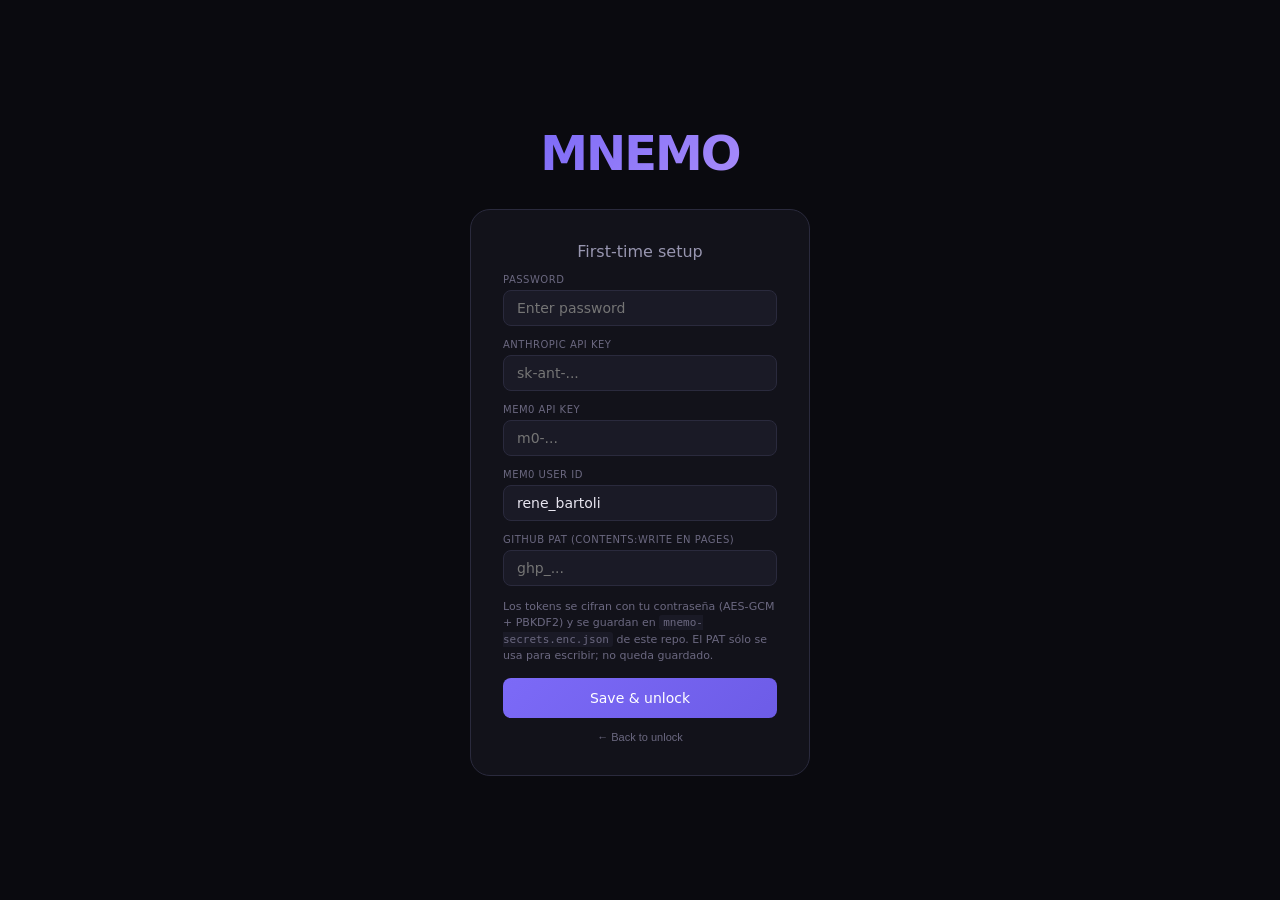
==== commit 8338a5bf: "Encrypt API tokens at rest, only prompt for password On fresh cache, Mnemo now fetches an encrypted " ====
--- a/mnemo.html
+++ b/mnemo.html
@@ -300,14 +300,19 @@
 <div id="login-screen">
   <div class="login-logo">MNEMO</div>
   <div class="login-card">
-    <h2>Welcome back</h2>
+    <h2 id="login-title">Welcome back</h2>
     <div class="field"><label>Password</label><input type="password" id="login-pass" placeholder="Enter password"></div>
-    <div class="field"><label>Anthropic API Key</label><input type="password" id="login-anthropic" placeholder="sk-ant-..."></div>
-    <div class="field"><label>Mem0 API Key</label><input type="password" id="login-mem0" placeholder="m0-..."></div>
-    <div class="field"><label>Mem0 User ID</label><input type="text" id="login-userid" value="rene_bartoli"></div>
-    <div class="field"><label>GitHub PAT <span style="color:var(--text3);font-weight:400">(opcional, para pestaña Admin)</span></label><input type="password" id="login-github-pat" placeholder="ghp_..."></div>
-    <div id="login-error">Incorrect password</div>
-    <button class="btn-primary" onclick="doLogin()">Enter MNEMO</button>
+    <div id="setup-fields" style="display:none;flex-direction:column;gap:13px">
+      <div class="field"><label>Anthropic API Key</label><input type="password" id="login-anthropic" placeholder="sk-ant-..."></div>
+      <div class="field"><label>Mem0 API Key</label><input type="password" id="login-mem0" placeholder="m0-..."></div>
+      <div class="field"><label>Mem0 User ID</label><input type="text" id="login-userid" value="rene_bartoli"></div>
+      <div class="field"><label>GitHub PAT <span style="color:var(--text3);font-weight:400">(contents:write en Pages)</span></label><input type="password" id="login-github-pat" placeholder="ghp_..."></div>
+      <div style="font-size:11px;color:var(--text3);line-height:1.5">Los tokens se cifran con tu contraseña (AES-GCM + PBKDF2) y se guardan en <code style="background:var(--surface2);padding:1px 4px;border-radius:3px">mnemo-secrets.enc.json</code> de este repo. El PAT sólo se usa para escribir; no queda guardado.</div>
+    </div>
+    <div id="login-error"></div>
+    <button class="btn-primary" id="login-btn" onclick="doLogin()">Unlock</button>
+    <button type="button" id="toggle-setup-btn" onclick="toggleSetupMode()"
+      style="background:none;border:none;color:var(--text3);cursor:pointer;font-size:11px;text-align:center;padding:0">Configure tokens →</button>
   </div>
 </div>
 
@@ -317,11 +322,11 @@
     <div class="header-logo">MNEMO</div>
     <div class="header-right">
       <select class="model-select" id="model-select" onchange="onModelChange()">
-        <option value="claude-haiku-4-5-20251001" selected>Haiku 4.5 (fast)</option>
-        <option value="claude-sonnet-4-6">Sonnet 4.6</option>
-        <option value="claude-opus-4-6">Opus 4.6</option>
+        <option value="claude-sonnet-4-6">Sonnet 4.6 (rápido)</option>
+        <option value="claude-opus-4-8">Opus 4.8 (más capaz)</option>
+        <option value="claude-haiku-4-5-20251001">Haiku 4.5 (económico)</option>
       </select>
-      <span class="version-badge" id="version-badge">V68.1</span>
+      <span class="version-badge" id="version-badge">V35.4</span>
       <div class="header-status">
         <div class="status-dot" id="status-dot"></div>
         <span id="status-text">connecting...</span>
@@ -504,7 +509,11 @@
     <div class="admin-content">
       <div class="section-header" style="padding:0;border:none;margin-bottom:2px">
         <h2>⚙ Admin</h2>
-        <button class="icon-btn" style="height:30px;width:30px;font-size:13px" onclick="loadAdmin()">↻</button>
+        <div style="display:flex;gap:6px">
+          <button class="icon-btn" style="height:30px;padding:0 10px;font-size:12px" onclick="rotateSecrets()" title="Rotar tokens cifrados">🔐 Rotate</button>
+          <button class="icon-btn" style="height:30px;padding:0 10px;font-size:12px" onclick="configPAT()" title="Actualizar GitHub PAT">🔑 PAT</button>
+          <button class="icon-btn" style="height:30px;width:30px;font-size:13px" onclick="loadAdmin()">↻</button>
+        </div>
       </div>
 
       <!-- S1: Resumen general -->
@@ -635,7 +644,8 @@
 <script>
 // ── STATE
 let ANTHROPIC_KEY='', MEM0_KEY='', USER_ID='rene_bartoli', GITHUB_PAT='';
-let chatMessages=[], memories=[], selectedModel='claude-haiku-4-5-20251001', usagePeriod='session';
+let chatMessages=[], memories=[], selectedModel='claude-sonnet-4-6', usagePeriod='session';
+let micStream=null, audioCtx=null, analyser=null, voiceAnimFrame=null;
 let pendingAttachments=[];
 const MAX_ATTACH_BYTES=8*1024*1024;
 const IMAGE_TYPES=['image/jpeg','image/png','image/gif','image/webp'];
@@ -646,13 +656,13 @@
 let detailEnabled=false;
 let deepQueryEnabled=false;
 let dqFrom=null, dqTo=null;
-const MNEMO_VERSION='V68.1';
+const MNEMO_VERSION='V35.4';
 let gNodes=[], gEdges=[], gDragging=null, gHovered=null, gAnimFrame=null, gSimMaxV=4;
 
 const PRICING = {
-  'claude-haiku-4-5-20251001':  { in: 1,  out: 5  },
+  'claude-opus-4-8':            { in: 5,  out: 25 },
   'claude-sonnet-4-6':          { in: 3,  out: 15 },
-  'claude-opus-4-6':            { in: 5,  out: 25 }
+  'claude-haiku-4-5-20251001':  { in: 1,  out: 5  }
 };
 const NODE_COLORS = {
   person:  '#a78bfa',   // purple
@@ -678,39 +688,139 @@
 window._sessionStart = Date.now();
 
 function logUsage(model, inTok, outTok) {
-  const p = PRICING[model]||PRICING['claude-haiku-4-5-20251001'];
+  const p = PRICING[model]||PRICING['claude-sonnet-4-6'];
   usageLog.push({ ts: Date.now(), model, inputTokens: inTok, outputTokens: outTok, cost: (inTok/1e6*p.in)+(outTok/1e6*p.out) });
   try { localStorage.setItem('mnemo_usage', JSON.stringify(usageLog.slice(-500))); } catch(e){}
   if (document.getElementById('usage-view').classList.contains('active')) renderUsage();
 }
 
+// ── SECRETS (encrypted at rest)
+const SECRETS_RAW_URL='https://raw.githubusercontent.com/enerbartoli/Pages/main/mnemo-secrets.enc.json';
+const SECRETS_API_URL='https://api.github.com/repos/enerbartoli/Pages/contents/mnemo-secrets.enc.json';
+let cachedBlob=null, setupMode=false;
+
+function b64ToBuf(b64){const s=atob(b64);const b=new Uint8Array(s.length);for(let i=0;i<s.length;i++)b[i]=s.charCodeAt(i);return b.buffer;}
+function bufToB64(buf){const b=new Uint8Array(buf);let s='';for(let i=0;i<b.length;i++)s+=String.fromCharCode(b[i]);return btoa(s);}
+async function deriveKey(password,saltBuf){
+  const enc=new TextEncoder();
+  const km=await crypto.subtle.importKey('raw',enc.encode(password),{name:'PBKDF2'},false,['deriveKey']);
+  return crypto.subtle.deriveKey({name:'PBKDF2',salt:saltBuf,iterations:250000,hash:'SHA-256'},km,{name:'AES-GCM',length:256},false,['encrypt','decrypt']);
+}
+async function encryptSecrets(secrets,password){
+  const salt=crypto.getRandomValues(new Uint8Array(16));
+  const iv=crypto.getRandomValues(new Uint8Array(12));
+  const key=await deriveKey(password,salt.buffer);
+  const pt=new TextEncoder().encode(JSON.stringify(secrets));
+  const ct=await crypto.subtle.encrypt({name:'AES-GCM',iv},key,pt);
+  return{v:1,alg:'AES-GCM',kdf:'PBKDF2-SHA256',iter:250000,salt:bufToB64(salt),iv:bufToB64(iv),ct:bufToB64(ct)};
+}
+async function decryptBlob(blob,password){
+  const key=await deriveKey(password,b64ToBuf(blob.salt));
+  const pt=await crypto.subtle.decrypt({name:'AES-GCM',iv:b64ToBuf(blob.iv)},key,b64ToBuf(blob.ct));
+  return JSON.parse(new TextDecoder().decode(pt));
+}
+async function fetchSecretsBlob(){
+  try{
+    const res=await fetch(SECRETS_RAW_URL+'?_='+Date.now(),{cache:'no-store'});
+    if(!res.ok) return null;
+    return await res.json();
+  }catch{ return null; }
+}
+async function uploadSecrets(blob,pat){
+  let sha;
+  const head=await fetch(SECRETS_API_URL,{headers:{'Authorization':`token ${pat}`,'Accept':'application/vnd.github.v3+json'}});
+  if(head.ok) sha=(await head.json()).sha;
+  else if(head.status!==404){ const e=await head.json().catch(()=>({})); throw new Error(e.message||`GitHub ${head.status}`); }
+  const body={message:'Update mnemo secrets',content:bufToB64(new TextEncoder().encode(JSON.stringify(blob,null,2))),...(sha?{sha}:{})};
+  const res=await fetch(SECRETS_API_URL,{method:'PUT',headers:{'Authorization':`token ${pat}`,'Content-Type':'application/json'},body:JSON.stringify(body)});
+  if(!res.ok){ const e=await res.json().catch(()=>({})); throw new Error(e.message||`GitHub write failed (${res.status})`); }
+}
+
 // ── LOGIN
-function doLogin() {
+function showLoginError(msg){
+  const el=document.getElementById('login-error');
+  el.textContent=msg; el.style.display=msg?'block':'none';
+}
+function toggleSetupMode(){
+  setupMode=!setupMode;
+  document.getElementById('setup-fields').style.display=setupMode?'flex':'none';
+  document.getElementById('toggle-setup-btn').textContent=setupMode?'← Back to unlock':'Configure tokens →';
+  document.getElementById('login-title').textContent=setupMode?(cachedBlob?'Rotate secrets':'First-time setup'):'Welcome back';
+  document.getElementById('login-btn').textContent=setupMode?'Save & unlock':'Unlock';
+  showLoginError('');
+}
+async function doLogin(){
+  showLoginError('');
   const pass=document.getElementById('login-pass').value;
-  const ak=document.getElementById('login-anthropic').value.trim();
-  const mk=document.getElementById('login-mem0').value.trim();
-  const uid=document.getElementById('login-userid').value.trim();
-  const pat=document.getElementById('login-github-pat').value.trim();
-  if(pass!=='Cati1618-'){ document.getElementById('login-error').style.display='block'; return; }
-  if(!ak||!mk){ alert('Please enter API keys.'); return; }
-  ANTHROPIC_KEY=ak; MEM0_KEY=mk; USER_ID=uid||'rene_bartoli'; GITHUB_PAT=pat;
-  localStorage.setItem('mnemo_ak',ak); localStorage.setItem('mnemo_mk',mk); localStorage.setItem('mnemo_uid',USER_ID);
-  if(pat) localStorage.setItem('mnemo_github_pat',pat);
+  if(!pass){ showLoginError('Password required'); return; }
+  const btn=document.getElementById('login-btn'); btn.disabled=true; const orig=btn.textContent; btn.textContent='Working...';
+  try{
+    if(setupMode){
+      const ak=document.getElementById('login-anthropic').value.trim();
+      const mk=document.getElementById('login-mem0').value.trim();
+      const uid=document.getElementById('login-userid').value.trim()||'rene_bartoli';
+      const pat=document.getElementById('login-github-pat').value.trim();
+      if(!ak||!mk||!pat){ showLoginError('Anthropic key, Mem0 key and PAT are required'); return; }
+      const blob=await encryptSecrets({ak,mk,uid},pass);
+      await uploadSecrets(blob,pat);
+      cachedBlob=blob;
+      unlock({ak,mk,uid});
+    } else {
+      const blob=cachedBlob||await fetchSecretsBlob();
+      if(!blob){ showLoginError('No secrets file yet — tap "Configure tokens"'); return; }
+      cachedBlob=blob;
+      let secrets;
+      try{ secrets=await decryptBlob(blob,pass); }
+      catch{ showLoginError('Incorrect password'); return; }
+      unlock(secrets);
+    }
+  }catch(e){ showLoginError(e.message||String(e)); }
+  finally{ btn.disabled=false; btn.textContent=orig; }
+}
+function rotateSecrets(){
+  if(!confirm('Cerrar sesión y volver a configurar los tokens cifrados?')) return;
+  sessionStorage.removeItem('mnemo_ak'); sessionStorage.removeItem('mnemo_mk'); sessionStorage.removeItem('mnemo_uid');
+  localStorage.removeItem('mnemo_ak'); localStorage.removeItem('mnemo_mk'); localStorage.removeItem('mnemo_uid');
+  location.reload();
+}
+function unlock({ak,mk,uid}){
+  ANTHROPIC_KEY=ak; MEM0_KEY=mk; USER_ID=uid||'rene_bartoli';
+  sessionStorage.setItem('mnemo_ak',ak); sessionStorage.setItem('mnemo_mk',mk); sessionStorage.setItem('mnemo_uid',USER_ID);
   document.getElementById('login-screen').style.display='none';
   document.getElementById('app').style.display='flex';
   init();
 }
 
-window.addEventListener('load',()=>{
-  // Read from localStorage first (persistent), fall back to sessionStorage (legacy users)
-  const ak=localStorage.getItem('mnemo_ak')||sessionStorage.getItem('mnemo_ak');
-  const mk=localStorage.getItem('mnemo_mk')||sessionStorage.getItem('mnemo_mk');
-  const uid=localStorage.getItem('mnemo_uid')||sessionStorage.getItem('mnemo_uid');
-  const pat=localStorage.getItem('mnemo_github_pat')||'';
-  if(pat) GITHUB_PAT=pat;
-  if(ak&&mk){ ANTHROPIC_KEY=ak; MEM0_KEY=mk; USER_ID=uid||'rene_bartoli'; document.getElementById('login-screen').style.display='none'; document.getElementById('app').style.display='flex'; init(); }
+window.addEventListener('load',async()=>{
+  const savedModel=localStorage.getItem('mnemo_model')||'claude-sonnet-4-6';
+  selectedModel=savedModel;
+  document.getElementById('model-select').value=savedModel;
+  const patLegacy=localStorage.getItem('mnemo_github_pat')||'';
+  if(patLegacy) GITHUB_PAT=patLegacy;
+  setupCanvasEvents();
   document.getElementById('login-pass').addEventListener('keydown',e=>{ if(e.key==='Enter') doLogin(); });
-  setupCanvasEvents();
+
+  // Session cache: same tab reload skips password
+  const ak=sessionStorage.getItem('mnemo_ak'), mk=sessionStorage.getItem('mnemo_mk'), uid=sessionStorage.getItem('mnemo_uid');
+  if(ak&&mk){
+    ANTHROPIC_KEY=ak; MEM0_KEY=mk; USER_ID=uid||'rene_bartoli';
+    document.getElementById('login-screen').style.display='none';
+    document.getElementById('app').style.display='flex';
+    init();
+    return;
+  }
+  // Legacy: users with old localStorage-based tokens keep working.
+  const lAk=localStorage.getItem('mnemo_ak'), lMk=localStorage.getItem('mnemo_mk');
+  if(lAk&&lMk){
+    ANTHROPIC_KEY=lAk; MEM0_KEY=lMk; USER_ID=localStorage.getItem('mnemo_uid')||'rene_bartoli';
+    document.getElementById('login-screen').style.display='none';
+    document.getElementById('app').style.display='flex';
+    init();
+    return;
+  }
+  // Fresh session → prefetch blob, decide setup vs normal
+  cachedBlob=await fetchSecretsBlob();
+  if(!cachedBlob) toggleSetupMode();
 });
 
 // ── INIT
@@ -729,10 +839,11 @@
 // ── MODEL
 function onModelChange() {
   selectedModel=document.getElementById('model-select').value;
+  localStorage.setItem('mnemo_model',selectedModel);
   appendMsg('system','Model: '+getModelLabel(selectedModel));
 }
-function getModelLabel(m) { return {'claude-haiku-4-5-20251001':'Haiku 4.5','claude-sonnet-4-6':'Sonnet 4.6','claude-opus-4-6':'Opus 4.6'}[m]||m; }
-function getActualModel(m) { return m; }
+function getModelLabel(m) { return {'claude-opus-4-8':'Opus 4.8','claude-sonnet-4-6':'Sonnet 4.6','claude-haiku-4-5-20251001':'Haiku 4.5'}[m]||m; }
+
 
 // ── TABS
 function switchView(view,tab) {
@@ -1256,7 +1367,7 @@
 async function askClaude(msg,ctx) {
   const indicator=document.getElementById('web-indicator'); indicator.textContent='';
   const body={
-    model:getActualModel(selectedModel), max_tokens:thinkingEnabled?8000:detailEnabled?3000:1200,
+    model:selectedModel, max_tokens:thinkingEnabled?8000:detailEnabled?3000:1200,
     system:`You are MNEMO, René's assistant. ${detailEnabled?'Provide complete, well-structured responses. Use headers and bullets when helpful. Do not truncate.':'CRITICAL: Be maximally concise. Answer in 2-4 sentences when possible. Skip preambles and filler. Use bullets only for 3+ items.'} Match the question's language. Reference memory below when directly relevant; ignore otherwise.\n\nMEMORY:\n${ctx}`,
     ...(webSearchEnabled ? {tools:[{type:'web_search_20250305',name:'web_search'}]} : {}),
     messages:[...chatMessages.slice(-5),{role:'user',content:msg}]
@@ -1299,56 +1410,7 @@
 }
 
 // ── DEEP QUERY (CAMBIO 2) ────────────────────────────────────────────────
-// Parses natural-language period + subject from the user's message.
-// Returns {from, to, subject, hadDate}. Dates are ISO YYYY-MM-DD or null.
-const _DQ_MONTHS={enero:0,febrero:1,marzo:2,abril:3,mayo:4,junio:5,julio:6,agosto:7,septiembre:8,setiembre:8,octubre:9,noviembre:10,diciembre:11};
 function _dqIso(d){return d.toISOString().split('T')[0];}
-function parseDeepQuery(text){
-  const t=text.toLowerCase();
-  const now=new Date();
-  let from=null,to=null,matched='';
-  const mNames=Object.keys(_DQ_MONTHS).join('|');
-  let m;
-  // Explicit "everything" request: no date filter, and the subject is cleared so
-  // it truly spans the entire history (still capped only by the context budget).
-  const allHistory=/\b(todas?\s+(?:mis\s+)?(?:las\s+)?memorias|toda\s+(?:mi\s+)?(?:la\s+)?(?:memoria|informaci[oó]n|historia)|todo\s+(?:el\s+)?historial|sin\s+(?:l[ií]mite|filtro)|memoria\s+completa|historial\s+completo)\b/.test(t);
-  if(allHistory){
-    matched=t.match(/\b(todas?\s+(?:mis\s+)?(?:las\s+)?memorias|toda\s+(?:mi\s+)?(?:la\s+)?(?:memoria|informaci[oó]n|historia)|todo\s+(?:el\s+)?historial|sin\s+(?:l[ií]mite|filtro)|memoria\s+completa|historial\s+completo)\b/)[0];
-  } else if((m=t.match(new RegExp('(?:del?|desde)\\s+(\\d{4}-\\d{2}-\\d{2})\\s+(?:al?|a|hasta)\\s+(\\d{4}-\\d{2}-\\d{2})')))){
-    from=m[1]; to=m[2]; matched=m[0];
-  } else if((m=t.match(/[uú]ltima?s?\s+dos\s+semanas|[uú]ltimas?\s+2\s+semanas/))){
-    const d=new Date(now); d.setDate(d.getDate()-14); from=_dqIso(d); to=_dqIso(now); matched=m[0];
-  } else if((m=t.match(/[uú]ltim[oa]s?\s+(\d+)\s+d[ií]as/))){
-    const d=new Date(now); d.setDate(d.getDate()-parseInt(m[1])); from=_dqIso(d); to=_dqIso(now); matched=m[0];
-  } else if((m=t.match(/[uú]ltima?\s+semana/))){
-    const d=new Date(now); d.setDate(d.getDate()-7); from=_dqIso(d); to=_dqIso(now); matched=m[0];
-  } else if((m=t.match(/[uú]ltim[oa]s?\s+(\d+)\s+(?:semanas|meses)/))){
-    const n=parseInt(m[1]); const d=new Date(now);
-    if(/meses/.test(m[0])) d.setMonth(d.getMonth()-n); else d.setDate(d.getDate()-7*n);
-    from=_dqIso(d); to=_dqIso(now); matched=m[0];
-  } else if((m=t.match(/[uú]ltimo\s+mes/))){
-    const d=new Date(now); d.setMonth(d.getMonth()-1); from=_dqIso(d); to=_dqIso(now); matched=m[0];
-  } else if((m=t.match(/este\s+mes/))){
-    from=_dqIso(new Date(now.getFullYear(),now.getMonth(),1)); to=_dqIso(now); matched=m[0];
-  } else if((m=t.match(/(?:este\s+a[nñ]o)/))){
-    from=_dqIso(new Date(now.getFullYear(),0,1)); to=_dqIso(now); matched=m[0];
-  } else if((m=t.match(/a[nñ]o\s+pasado/))){
-    const y=now.getFullYear()-1; from=_dqIso(new Date(y,0,1)); to=_dqIso(new Date(y,11,31)); matched=m[0];
-  } else if((m=t.match(new RegExp('del?\\s+(\\d{1,2})\\s+al\\s+(\\d{1,2})\\s+de\\s+('+mNames+')(?:\\s+de\\s+(\\d{4}))?')))){
-    const mo=_DQ_MONTHS[m[3]]; const yr=m[4]?parseInt(m[4]):now.getFullYear();
-    from=_dqIso(new Date(yr,mo,parseInt(m[1]))); to=_dqIso(new Date(yr,mo,parseInt(m[2]))); matched=m[0];
-  } else if((m=t.match(new RegExp('\\b('+mNames+')\\b(?:\\s+(?:de|del)\\s*)?\\s*(\\d{4})?')))){
-    const mo=_DQ_MONTHS[m[1]]; const yr=m[2]?parseInt(m[2]):now.getFullYear();
-    from=_dqIso(new Date(yr,mo,1)); to=_dqIso(new Date(yr,mo+1,0)); matched=m[0];
-  }
-  // Subject = query minus the date phrase minus common filler/trigger words.
-  // For an explicit "everything" request the subject stays empty on purpose.
-  let subject=allHistory?'':text;
-  if(matched && !allHistory) subject=subject.replace(new RegExp(matched.replace(/[.*+?^${}()|[\]\\]/g,'\\$&'),'i'),' ');
-  if(!allHistory) subject=subject.replace(/\b(todo|todas?|los?|las?|de|del|sobre|acerca|memorias?|reuniones?|qu[eé]|cu[aá]l(?:es)?|mu[eé]strame|dame|busca|encuentra|periodo|durante|en|el|la)\b/gi,' ')
-                 .replace(/\s+/g,' ').trim();
-  return {from,to,subject,hadDate:!!(from||to),allHistory};
-}
 // Filters the full in-memory `memories` set by date range and/or subject.
 // Returns ALL matches (no top-k truncation) — the point of deep query.
 function deepFilterMemories({from,to,subject}){
@@ -1437,7 +1499,7 @@
   try{
     const res=await fetch('https://api.anthropic.com/v1/messages',{method:'POST',
       headers:{'Content-Type':'application/json','x-api-key':ANTHROPIC_KEY,'anthropic-version':'2023-06-01','anthropic-dangerous-direct-browser-access':'true'},
-      body:JSON.stringify({model:'claude-haiku-4-5-20251001',max_tokens:150,
+      body:JSON.stringify({model:selectedModel,max_tokens:150,
         messages:[{role:'user',content:`Extract from this text:
 1. "people": ONLY real person full names (First Last). Exclude companies, projects, tools, concepts, job titles, places, generic phrases.
 2. "meeting_topic": if this is about a meeting/call/session/workshop, write the actual topic (2-5 words). null if not a meeting.
@@ -1465,7 +1527,8 @@
     if(entities.people.length>0) meta.people=entities.people;
     if(entities.meeting_topic) meta.meeting_topic=entities.meeting_topic;
     if(Object.keys(meta).length>0) body.metadata=meta;
-    await fetch('https://api.mem0.ai/v1/memories/',{method:'POST',headers:{'Authorization':`Token ${MEM0_KEY}`,'Content-Type':'application/json'},body:JSON.stringify(body)});
+    const memRes=await fetch('https://api.mem0.ai/v1/memories/',{method:'POST',headers:{'Authorization':`Token ${MEM0_KEY}`,'Content-Type':'application/json'},body:JSON.stringify(body)});
+    if(!memRes.ok) return;
     // Increment count locally — avoid expensive refetch after every message
     const cnt=parseInt(document.getElementById('mem-count').textContent)||0;
     document.getElementById('mem-count').textContent=cnt+1;
@@ -1574,17 +1637,18 @@
   output.textContent='⏳ Generating...'; output.classList.add('visible'); document.getElementById('copy-btn').style.display='none';
   const{from,to}=getPeriodDates();
   try{
-    const allMems=await fetchMemories(500);
+    const allMems=memories.length>0?memories:await fetchMemories(500);
     const filtered=allMems.filter(m=>{const d=new Date(m.updated_at||m.created_at||'2020-01-01');return d>=new Date(from+'T00:00:00')&&d<=new Date(to+'T23:59:59');}).slice(0,60);
     if(!filtered.length){output.textContent=`No memories between ${from} and ${to}.`;return;}
-    const res=await fetch('https://api.anthropic.com/v1/messages',{method:'POST',headers:{'Content-Type':'application/json','x-api-key':ANTHROPIC_KEY,'anthropic-version':'2023-06-01','anthropic-dangerous-direct-browser-access':'true'},body:JSON.stringify({model:'claude-haiku-4-5-20251001',max_tokens:800,messages:[{role:'user',content:`Create a clear structured summary of these memories from ${from} to ${to}. Include: key decisions, action items, people mentioned, open topics. Format for pasting as context into Claude.ai.\n\nMemories:\n${filtered.map(m=>`• ${(m.memory||'').substring(0,200)}`).join('\n')}`}]})});
+    const res=await fetch('https://api.anthropic.com/v1/messages',{method:'POST',headers:{'Content-Type':'application/json','x-api-key':ANTHROPIC_KEY,'anthropic-version':'2023-06-01','anthropic-dangerous-direct-browser-access':'true'},body:JSON.stringify({model:selectedModel,max_tokens:800,messages:[{role:'user',content:`Create a clear structured summary of these memories from ${from} to ${to}. Include: key decisions, action items, people mentioned, open topics. Format for pasting as context into Claude.ai.\n\nMemories:\n${filtered.map(m=>`• ${(m.memory||'').substring(0,200)}`).join('\n')}`}]})});
+    if(!res.ok){const e=await res.json();throw new Error(e.error?.message||`API error ${res.status}`);}
     const data=await res.json();
     const summary=data.content?.filter(b=>b.type==='text').map(b=>b.text).join('')||'';
     output.textContent=`--- MNEMO CONTEXT SUMMARY ---\nPeriod: ${from} → ${to}\nGenerated: ${new Date().toLocaleString()}\n${'─'.repeat(40)}\n\n`+summary;
     document.getElementById('copy-btn').style.display='block';
     localStorage.setItem('mnemo_last_download',new Date().toISOString());
     updateLastDownloadUI();
-    if(data.usage) logUsage('claude-sonnet-4-6',data.usage.input_tokens||0,data.usage.output_tokens||0);
+    if(data.usage) logUsage(selectedModel,data.usage.input_tokens||0,data.usage.output_tokens||0);
   }catch(e){output.textContent=`⚠️ ${e.message}`;}
 }
 function copySummary(){navigator.clipboard.writeText(document.getElementById('summary-output').textContent).then(()=>{const b=document.getElementById('copy-btn');b.textContent='✅ Copied!';setTimeout(()=>b.textContent='📋 Copy',2000);});}
@@ -2153,7 +2217,7 @@
 function getNode(x,y){for(let i=gNodes.length-1;i>=0;i--){const n=gNodes[i],dx=n.x-x,dy=n.y-y;if(Math.sqrt(dx*dx+dy*dy)<n.size+8)return n;}return null;}
 function moveHandler(x,y){
   gHovered=getNode(x,y);const tip=document.getElementById('graph-tooltip');
-  if(gHovered){tip.style.display='block';tip.style.left=(x+13)+'px';tip.style.top=(y-6)+'px';tip.innerHTML=`<strong>${gHovered.label}</strong><br><span style="color:var(--text3)">${gHovered.type}</span>`;}
+  if(gHovered){tip.style.display='block';tip.style.left=(x+13)+'px';tip.style.top=(y-6)+'px';tip.innerHTML=`<strong>${esc(gHovered.label)}</strong><br><span style="color:var(--text3)">${esc(gHovered.type)}</span>`;}
   else{tip.style.display='none';}
   if(gDragging){gDragging.x=x;gDragging.y=y;drawGraph();}
 }
@@ -2219,11 +2283,15 @@
   try {
     const res = await fetch('https://api.github.com/repos/enerbartoli/memory-pipeline/contents/stats.json',
       {headers:{'Authorization':`token ${GITHUB_PAT}`,'Accept':'application/vnd.github.v3.raw'}});
-    if(!res.ok) throw new Error(`GitHub API ${res.status}`);
+    if(!res.ok) {
+      const hints={401:'PAT inválido o expirado — actualizalo con 🔑 PAT',403:'PAT sin scope "repo" — regeneralo en github.com con scope repo+workflow',404:'stats.json no encontrado en el repo'};
+      throw new Error(`GitHub ${res.status}: ${hints[res.status]||res.statusText}`);
+    }
     adminStats = await res.json();
     renderAdmin();
   } catch(e) {
-    document.getElementById('adm-loading').textContent=`⚠ Error: ${e.message}`;
+    document.getElementById('adm-loading').textContent=`⚠ ${e.message}`;
+    document.getElementById('adm-pat-config').style.display='block';
   }
 }
 function renderAdmin() {
@@ -2288,18 +2356,29 @@
     <div class="err-row"><div class="err-header"><span class="err-pipe">${e.pipeline||'?'}</span><span class="err-time">${relativeTime(e.timestamp)}</span></div><div class="err-msg">${esc(e.message||'')}</div></div>`).join('')
     :'<div style="color:var(--success);font-size:12px">✅ Sin errores recientes</div>';
 }
-async function triggerImport(wf, statusId) {
+async function dispatchWorkflow(wf, inputs, statusId) {
   const el=document.getElementById(statusId);
   if(!GITHUB_PAT){el.innerHTML='⚠ PAT no configurado';return;}
   el.innerHTML='⏳ Disparando workflow…';
   try {
+    const body={ref:'main'};
+    if(inputs&&Object.keys(inputs).length>0) body.inputs=inputs;
     const r=await fetch(`https://api.github.com/repos/enerbartoli/memory-pipeline/actions/workflows/${wf}/dispatches`,
       {method:'POST',headers:{'Authorization':`token ${GITHUB_PAT}`,'Content-Type':'application/json'},
-       body:JSON.stringify({ref:'main'})});
+       body:JSON.stringify(body)});
     if(!r.ok) throw new Error(`${r.status} ${r.statusText}`);
-    el.innerHTML='✅ Workflow disparado — esperando run…';
+    el.innerHTML='✅ Workflow disparado';
     setTimeout(()=>pollWorkflowStatus(wf,statusId),6000);
-  } catch(e){el.innerHTML=`⚠ Error: ${esc(e.message)}`;}
+  } catch(e){el.innerHTML=`⚠ ${esc(e.message)}`;}
+}
+function triggerImport(wf, statusId) { dispatchWorkflow(wf, {}, statusId); }
+function triggerStatsRefresh() { dispatchWorkflow('memory_pipeline.yml', {}, 'stats-refresh-status'); }
+async function triggerRename(apply) {
+  if(apply){
+    const pending=adminStats?.drive?.pending_rename_count??'?';
+    if(!confirm(`Esto renombrará ${pending} archivos en Google Drive de forma definitiva. ¿Continuar?`)) return;
+  }
+  dispatchWorkflow('rename_drive_files.yml',{apply:apply?'true':'false'},'rename-status');
 }
 function configPAT() {
   const pat=prompt('Ingresa tu GitHub PAT.\n\nScopes necesarios:\n• repo — para leer stats.json del repo privado\n• workflow — para disparar workflows desde el Admin tab\n\nGenéralo en: github.com → Settings → Developer settings → Personal access tokens → Tokens (classic)','');
@@ -2310,51 +2389,21 @@
     loadAdmin();
   }
 }
-async function triggerRename(apply) {
-  const statusId='rename-status';
-  const el=document.getElementById(statusId);
-  if(!GITHUB_PAT){el.innerHTML='⚠ PAT no configurado';return;}
-  if(apply){
-    const pending=adminStats?.drive?.pending_rename_count??'?';
-    if(!confirm(`Esto renombrará ${pending} archivos en Google Drive de forma definitiva. ¿Continuar?`)) return;
-  }
-  el.innerHTML=apply?'⏳ Disparando rename --apply…':'⏳ Disparando dry-run…';
-  try {
-    const r=await fetch('https://api.github.com/repos/enerbartoli/memory-pipeline/actions/workflows/rename_drive_files.yml/dispatches',
-      {method:'POST',headers:{'Authorization':`token ${GITHUB_PAT}`,'Content-Type':'application/json'},
-       body:JSON.stringify({ref:'main',inputs:{apply:apply?'true':'false'}})});
-    if(!r.ok) throw new Error(`${r.status}`);
-    el.innerHTML='✅ Workflow disparado';
-    setTimeout(()=>pollWorkflowStatus('rename_drive_files.yml',statusId),6000);
-  } catch(e){el.innerHTML=`⚠ ${esc(e.message)}`;}
-}
-async function triggerStatsRefresh() {
-  const el=document.getElementById('stats-refresh-status');
-  if(!GITHUB_PAT){el.innerHTML='⚠ PAT no configurado';return;}
-  el.innerHTML='⏳ Disparando refresh…';
-  try {
-    const r=await fetch('https://api.github.com/repos/enerbartoli/memory-pipeline/actions/workflows/memory_pipeline.yml/dispatches',
-      {method:'POST',headers:{'Authorization':`token ${GITHUB_PAT}`,'Content-Type':'application/json'},
-       body:JSON.stringify({ref:'main'})});
-    if(!r.ok) throw new Error(`${r.status}`);
-    el.innerHTML='✅ Workflow disparado — stats actualizados en ~2 min';
-    setTimeout(()=>pollWorkflowStatus('memory_pipeline.yml','stats-refresh-status'),6000);
-  } catch(e){el.innerHTML=`⚠ ${esc(e.message)}`;}
-}
 async function pollWorkflowStatus(wf, statusId) {
   const el=document.getElementById(statusId);
   if(!el) return;
   try {
     const r=await fetch(`https://api.github.com/repos/enerbartoli/memory-pipeline/actions/workflows/${wf}/runs?per_page=1`,
       {headers:{'Authorization':`token ${GITHUB_PAT}`}});
+    if(!r.ok) throw new Error(`GitHub ${r.status} ${r.statusText}`);
     const data=await r.json();
     const run=data.workflow_runs?.[0];
     if(!run){el.innerHTML='Sin runs encontrados';return;}
-    const link=`<a href="${run.html_url}" target="_blank" style="color:var(--accent2)">↗ Ver run</a>`;
+    const link=`<a href="${esc(run.html_url)}" target="_blank" style="color:var(--accent2)">↗ Ver run</a>`;
     if(run.status==='completed'){
-      el.innerHTML=`${run.conclusion==='success'?'✅':'❌'} ${run.conclusion} ${link}`;
+      el.innerHTML=`${run.conclusion==='success'?'✅':'❌'} ${esc(run.conclusion)} ${link}`;
     } else {
-      el.innerHTML=`🔄 ${run.status}… ${link}`;
+      el.innerHTML=`🔄 ${esc(run.status)}… ${link}`;
       setTimeout(()=>pollWorkflowStatus(wf,statusId),8000);
     }
   } catch(e){el.innerHTML=`⚠ ${esc(e.message)}`;}
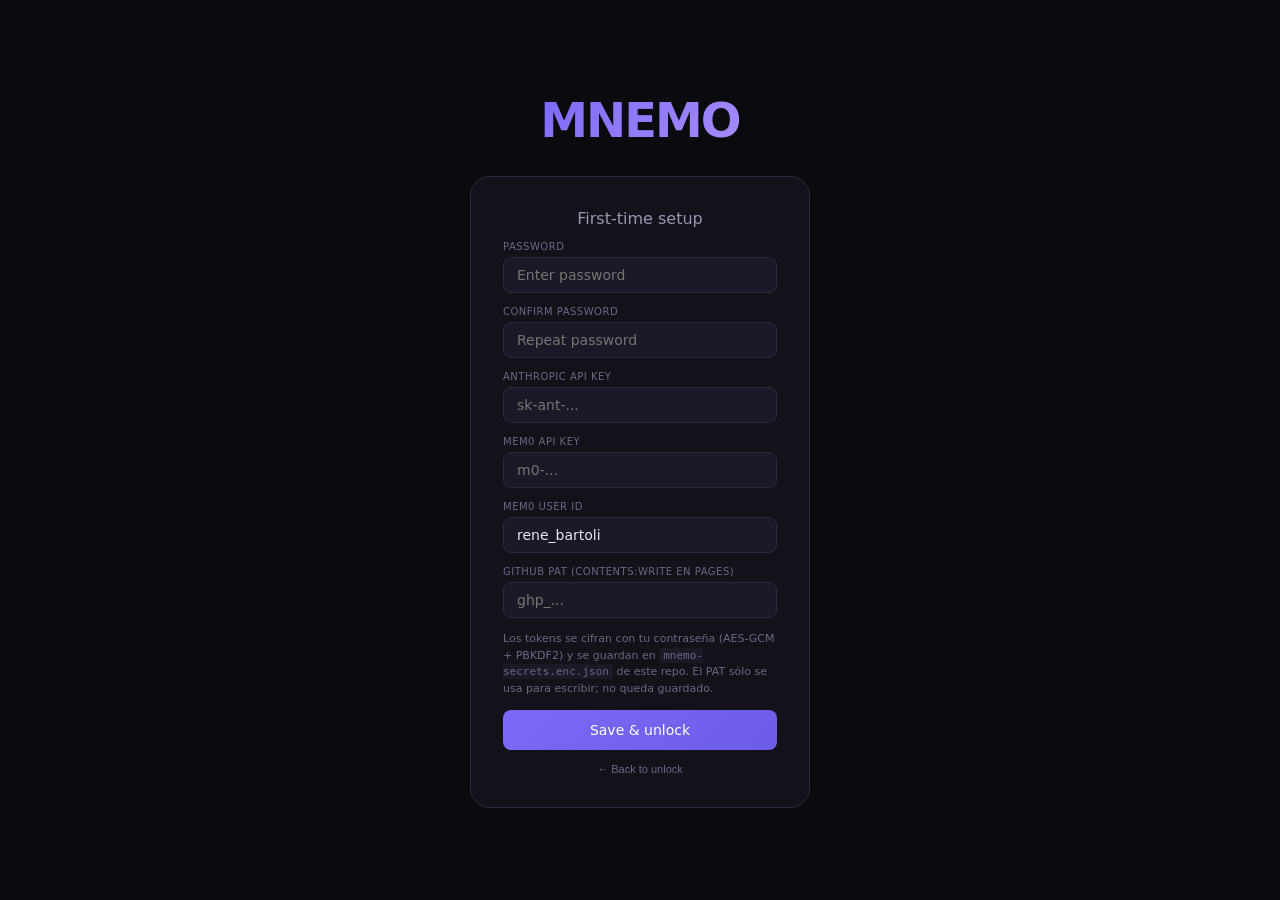
==== commit 82d3f533: "Require confirm-password on secrets setup Adds a Confirm password field in setup mode and rejects mi" ====
--- a/mnemo.html
+++ b/mnemo.html
@@ -303,6 +303,7 @@
     <h2 id="login-title">Welcome back</h2>
     <div class="field"><label>Password</label><input type="password" id="login-pass" placeholder="Enter password"></div>
     <div id="setup-fields" style="display:none;flex-direction:column;gap:13px">
+      <div class="field"><label>Confirm password</label><input type="password" id="login-pass-confirm" placeholder="Repeat password"></div>
       <div class="field"><label>Anthropic API Key</label><input type="password" id="login-anthropic" placeholder="sk-ant-..."></div>
       <div class="field"><label>Mem0 API Key</label><input type="password" id="login-mem0" placeholder="m0-..."></div>
       <div class="field"><label>Mem0 User ID</label><input type="text" id="login-userid" value="rene_bartoli"></div>
@@ -756,6 +757,9 @@
   const btn=document.getElementById('login-btn'); btn.disabled=true; const orig=btn.textContent; btn.textContent='Working...';
   try{
     if(setupMode){
+      const confirm=document.getElementById('login-pass-confirm').value;
+      if(pass!==confirm){ showLoginError('Passwords do not match'); return; }
+      if(pass.length<8){ showLoginError('Password must be at least 8 characters'); return; }
       const ak=document.getElementById('login-anthropic').value.trim();
       const mk=document.getElementById('login-mem0').value.trim();
       const uid=document.getElementById('login-userid').value.trim()||'rene_bartoli';
